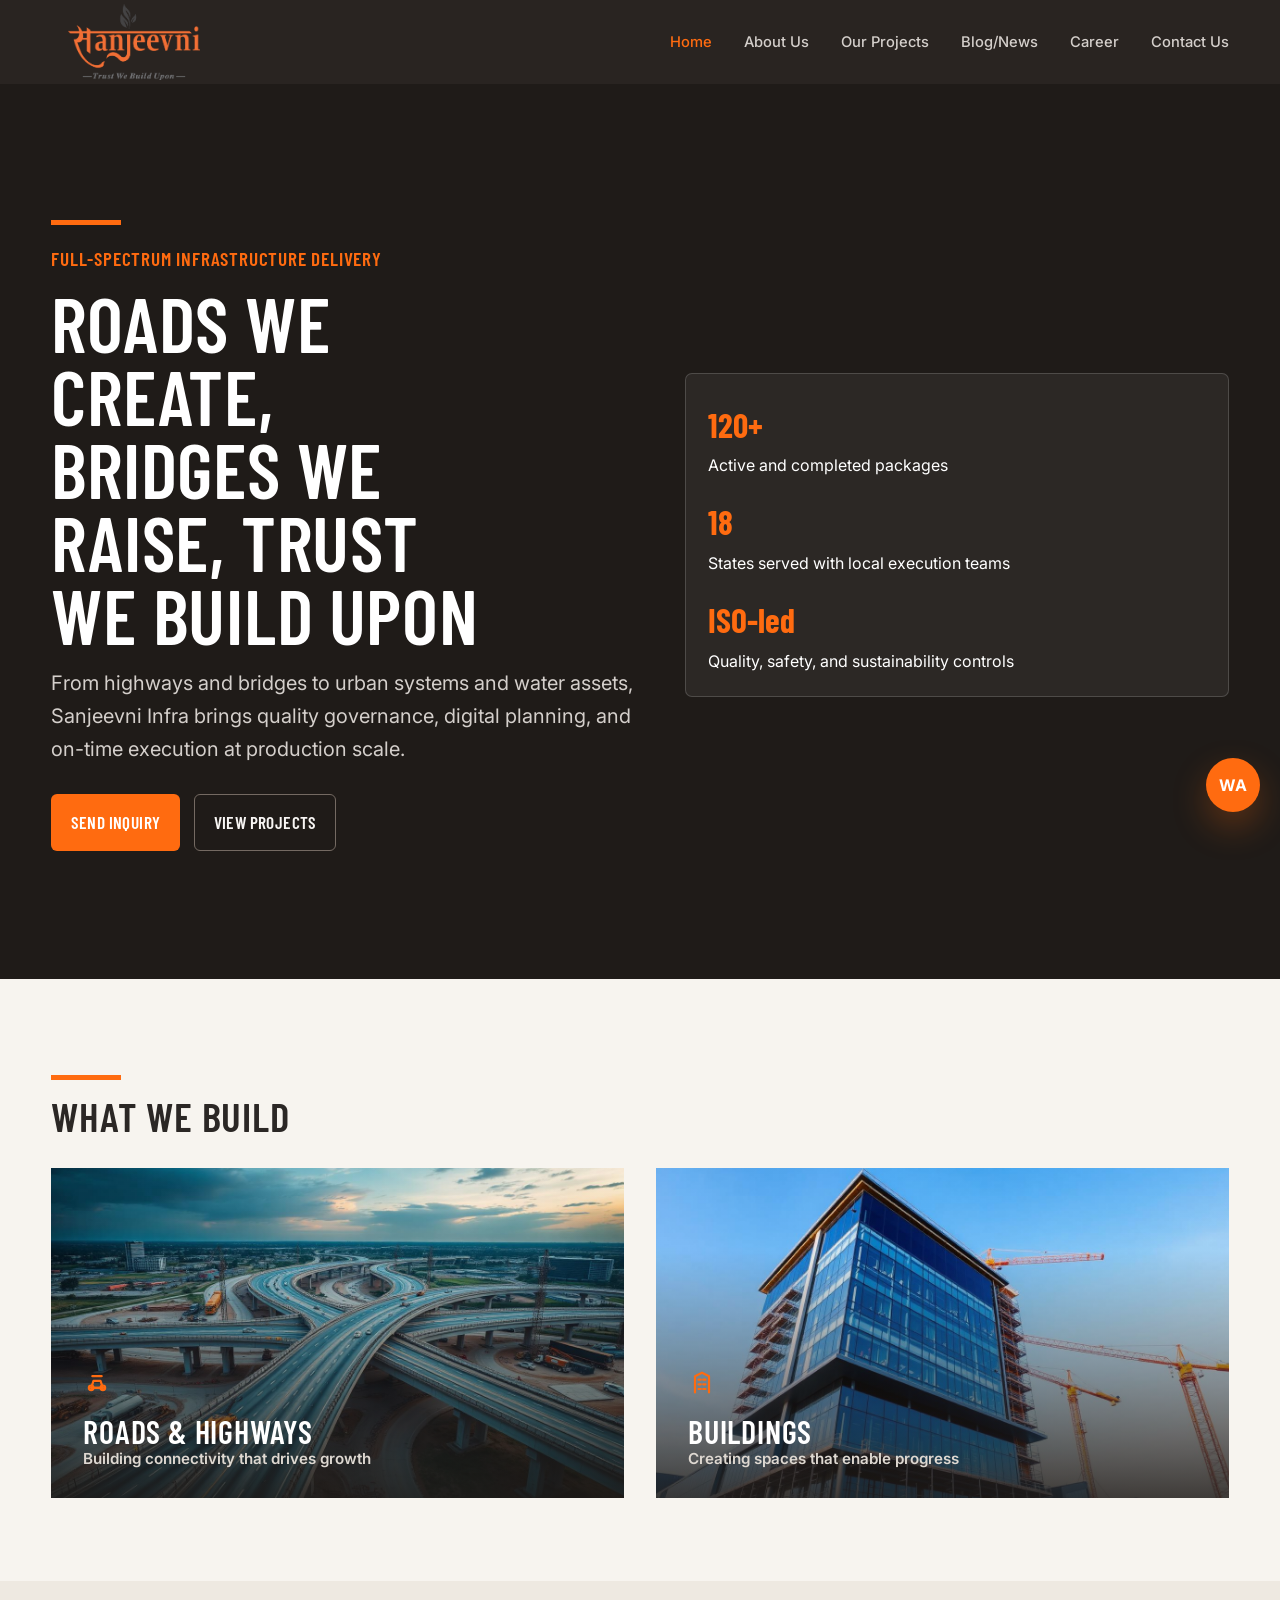
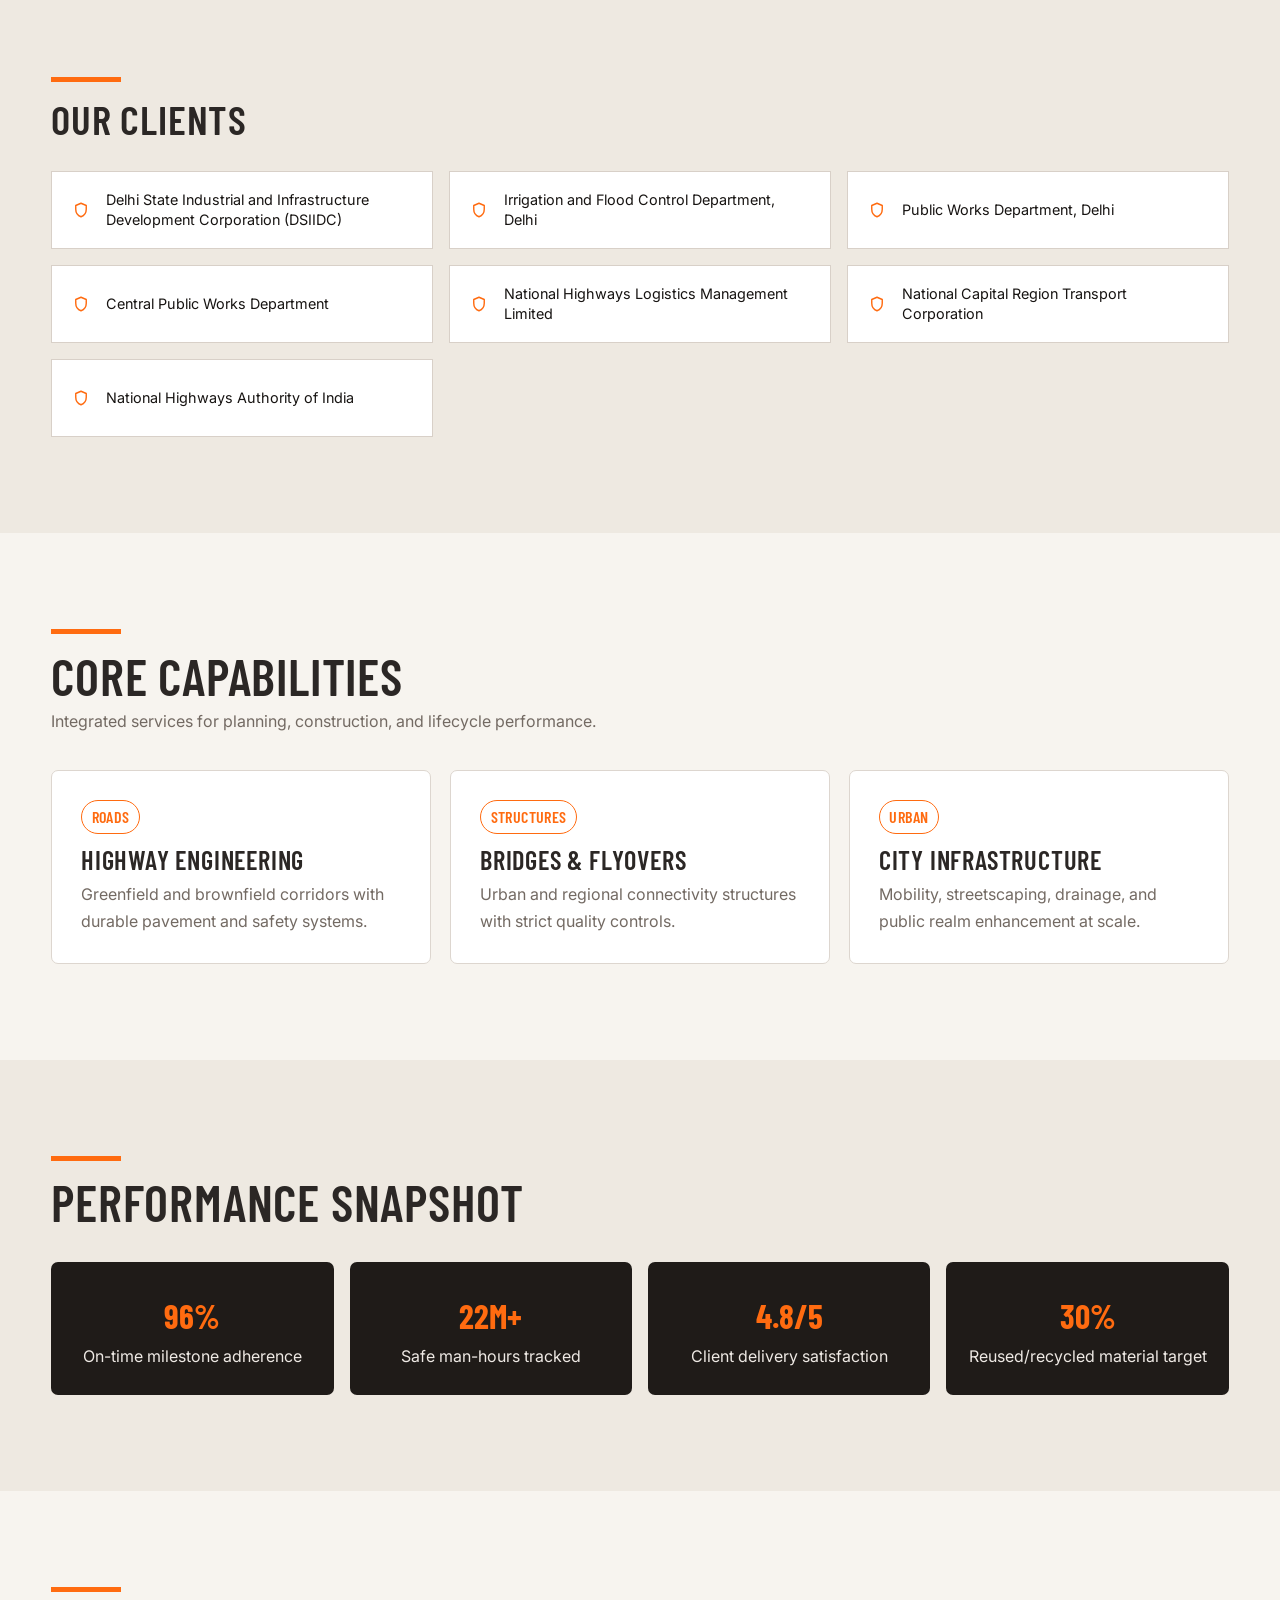
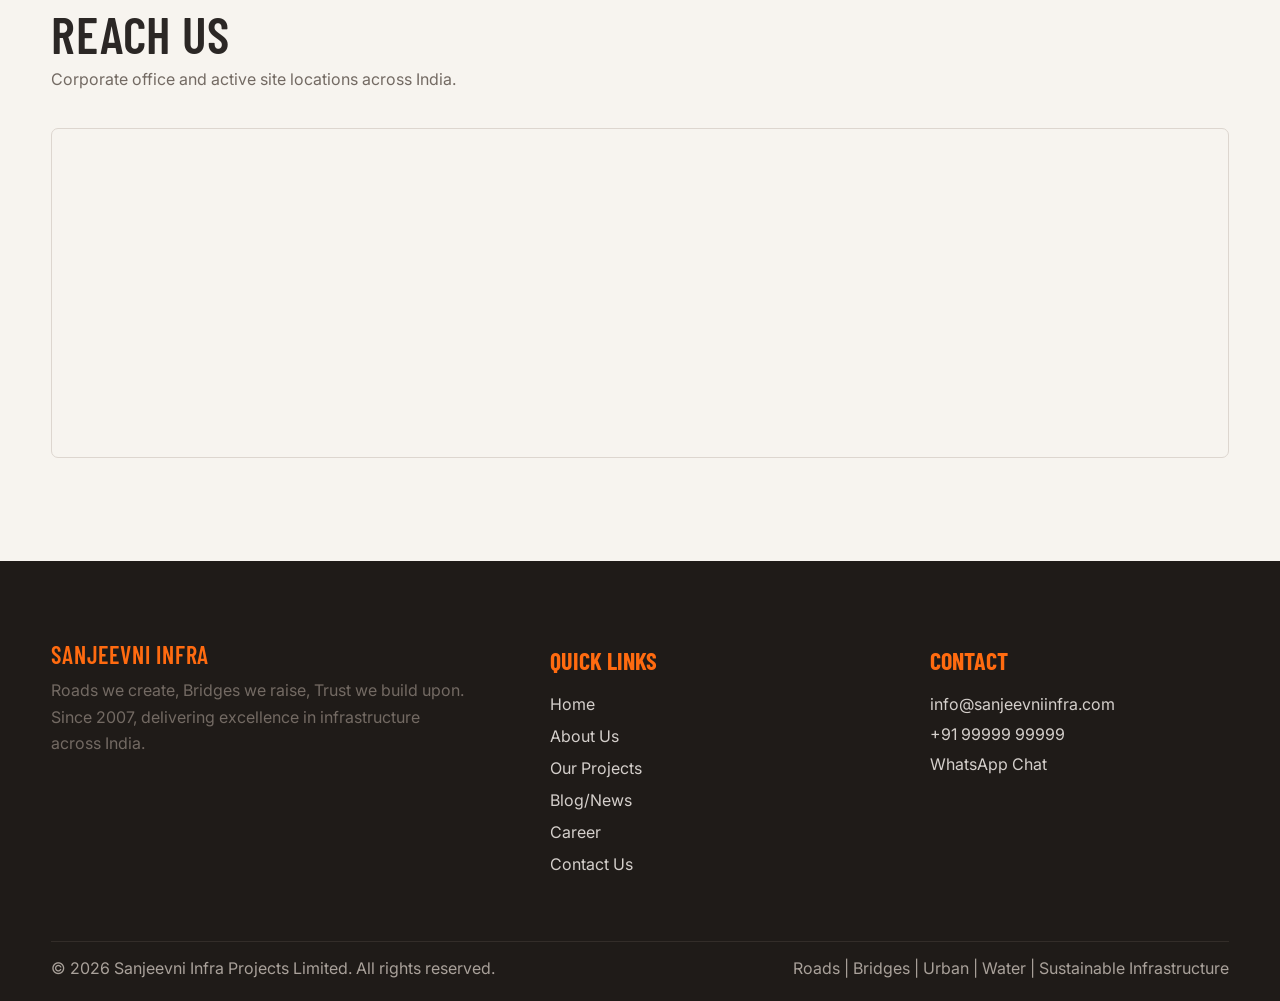
==== index.html @ ab6431d0 "Add files via upload" ====
﻿<!DOCTYPE html>
<html lang="en">
<head>
  <meta charset="UTF-8">
  <meta name="viewport" content="width=device-width, initial-scale=1.0">
  <title>Sanjeevni Infra Projects Limited | Premium Infrastructure Partner</title>
  <meta name="description" content="Sanjeevni Infra Projects Limited delivers roads, bridges, urban development, water assets, and sustainable infrastructure programs across India.">
  <link rel="canonical" href="https://sanjeevniinfra.lovable.app/">
  <meta property="og:title" content="Sanjeevni Infra Projects Limited">
  <meta property="og:description" content="Premium infrastructure engineering and delivery partner.">
  <meta property="og:type" content="website">
  <meta property="og:url" content="https://sanjeevniinfra.lovable.app/">
  <link rel="stylesheet" href="css/style.css">
  <link href="https://fonts.googleapis.com/css2?family=Inter:wght@400;500;600;700&family=Playfair+Display:wght@700&display=swap" rel="stylesheet">
</head>
<body data-page="home">
  <header class="topbar">
    <div class="container nav">
      <a class="logo image-logo" href="index.html"><img src="assets/images/logo-sanjeevni.png" alt="Sanjeevni Infra Projects Ltd"></a>
      <button class="menu-toggle" data-menu-toggle>Menu</button>
      <ul class="nav-links">
        <li><a href="index.html" data-page="home">Home</a></li>
        <li><a href="about.html" data-page="about">About Us</a></li>
        <li><a href="projects.html" data-page="projects">Our Projects</a></li>
        <li><a href="blog.html" data-page="blog">Blog/News</a></li>
        <li><a href="careers.html" data-page="careers">Career</a></li>
        <li><a href="contact.html" data-page="contact">Contact Us</a></li>
      </ul>
    </div>
  </header>

  <section class="hero">
    <video class="hero-media" autoplay muted loop playsinline>
      <source src="assets/video/1.mp4" type="video/mp4">
    </video>
    <div class="hero-overlay" aria-hidden="true"></div>
    <div class="container hero-grid">
      <div>
        <p class="eyebrow">Full-Spectrum Infrastructure Delivery</p>
        <h1>Roads We Create,
          Bridges We Raise,
          Trust We Build Upon</h1>
        <p class="lead">From highways and bridges to urban systems and water assets, Sanjeevni Infra brings quality governance, digital planning, and on-time execution at production scale.</p>
        <div class="hero-actions">
          <a class="btn btn-brand" href="contact.html">Send Inquiry</a>
          <a class="btn btn-light" href="projects.html">View Projects</a>
        </div>
      </div>
      <aside class="hero-stats">
        <div class="stat"><strong>120+</strong><span>Active and completed packages</span></div>
        <div class="stat"><strong>18</strong><span>States served with local execution teams</span></div>
        <div class="stat"><strong>ISO-led</strong><span>Quality, safety, and sustainability controls</span></div>
      </aside>
    </div>
  </section>

  <section class="section build-section">
    <div class="container">
      <div class="section-head compact-head">
        <h2>What We Build</h2>
      </div>
      <div class="build-grid">
        <article class="build-card">
          <img src="assets/images/home/build-roads.png" alt="Roads and highways infrastructure">
          <div class="build-card-content">
            <svg viewBox="0 0 24 24" aria-hidden="true"><path d="M7 17h10"/><circle cx="7" cy="17" r="2"/><circle cx="17" cy="17" r="2"/><path d="M9 11h6l2 6H7l2-6z"/><path d="M8 7h8"/></svg>
            <h3>Roads &amp; Highways</h3>
            <p>Building connectivity that drives growth</p>
          </div>
        </article>
        <article class="build-card">
          <img src="assets/images/home/build-buildings.png" alt="Modern building construction">
          <div class="build-card-content">
            <svg viewBox="0 0 24 24" aria-hidden="true"><path d="M6 21V7l6-3 6 3v14"/><path d="M9 10h2M13 10h2M9 14h2M13 14h2M9 18h2M13 18h2"/></svg>
            <h3>Buildings</h3>
            <p>Creating spaces that enable progress</p>
          </div>
        </article>
      </div>
    </div>
  </section>

  <section class="section clients-section">
    <div class="container">
      <div class="section-head compact-head">
        <h2>Our Clients</h2>
      </div>
      <div class="clients-grid">
        <article><svg viewBox="0 0 24 24" aria-hidden="true"><path d="M12 3l7 3v5c0 4.5-2.8 8.5-7 10-4.2-1.5-7-5.5-7-10V6l7-3z"/></svg><span>Delhi State Industrial and Infrastructure Development Corporation (DSIIDC)</span></article>
        <article><svg viewBox="0 0 24 24" aria-hidden="true"><path d="M12 3l7 3v5c0 4.5-2.8 8.5-7 10-4.2-1.5-7-5.5-7-10V6l7-3z"/></svg><span>Irrigation and Flood Control Department, Delhi</span></article>
        <article><svg viewBox="0 0 24 24" aria-hidden="true"><path d="M12 3l7 3v5c0 4.5-2.8 8.5-7 10-4.2-1.5-7-5.5-7-10V6l7-3z"/></svg><span>Public Works Department, Delhi</span></article>
        <article><svg viewBox="0 0 24 24" aria-hidden="true"><path d="M12 3l7 3v5c0 4.5-2.8 8.5-7 10-4.2-1.5-7-5.5-7-10V6l7-3z"/></svg><span>Central Public Works Department</span></article>
        <article><svg viewBox="0 0 24 24" aria-hidden="true"><path d="M12 3l7 3v5c0 4.5-2.8 8.5-7 10-4.2-1.5-7-5.5-7-10V6l7-3z"/></svg><span>National Highways Logistics Management Limited</span></article>
        <article><svg viewBox="0 0 24 24" aria-hidden="true"><path d="M12 3l7 3v5c0 4.5-2.8 8.5-7 10-4.2-1.5-7-5.5-7-10V6l7-3z"/></svg><span>National Capital Region Transport Corporation</span></article>
        <article><svg viewBox="0 0 24 24" aria-hidden="true"><path d="M12 3l7 3v5c0 4.5-2.8 8.5-7 10-4.2-1.5-7-5.5-7-10V6l7-3z"/></svg><span>National Highways Authority of India</span></article>
      </div>
    </div>
  </section>
  <section class="section">
    <div class="container">
      <div class="section-head">
        <h2>Core Capabilities</h2>
        <p>Integrated services for planning, construction, and lifecycle performance.</p>
      </div>
      <div class="grid grid-3">
        <article class="card"><span class="tag">Roads</span><h3>Highway Engineering</h3><p>Greenfield and brownfield corridors with durable pavement and safety systems.</p></article>
        <article class="card"><span class="tag">Structures</span><h3>Bridges & Flyovers</h3><p>Urban and regional connectivity structures with strict quality controls.</p></article>
        <article class="card"><span class="tag">Urban</span><h3>City Infrastructure</h3><p>Mobility, streetscaping, drainage, and public realm enhancement at scale.</p></article>
      </div>
    </div>
  </section>

  <section class="section alt">
    <div class="container">
      <div class="section-head"><h2>Performance Snapshot</h2></div>
      <div class="kpis">
        <div class="kpi"><strong>96%</strong><span>On-time milestone adherence</span></div>
        <div class="kpi"><strong>22M+</strong><span>Safe man-hours tracked</span></div>
        <div class="kpi"><strong>4.8/5</strong><span>Client delivery satisfaction</span></div>
        <div class="kpi"><strong>30%</strong><span>Reused/recycled material target</span></div>
      </div>
    </div>
  </section>

  <section class="section">
    <div class="container">
      <div class="section-head"><h2>Reach Us</h2><p>Corporate office and active site locations across India.</p></div>
      <div class="map-wrap">
        <iframe title="Sanjeevni Infra map" loading="lazy" referrerpolicy="no-referrer-when-downgrade" src="https://www.google.com/maps?q=India&output=embed"></iframe>
      </div>
    </div>
  </section>

  <footer>
    <div class="container">
      <div class="footer-grid">
        <div class="footer-brand">
          <h3>Sanjeevni Infra</h3>
                <p>Roads we create, Bridges we raise, Trust we build upon. Since 2007, delivering excellence in infrastructure across India.</p>
        </div>
        <div class="footer-links">
          <h4>Quick Links</h4>
          <ul>
            <li><a href="index.html">Home</a></li>
            <li><a href="about.html">About Us</a></li>
            <li><a href="projects.html">Our Projects</a></li>
            <li><a href="blog.html">Blog/News</a></li>
            <li><a href="careers.html">Career</a></li>
            <li><a href="contact.html">Contact Us</a></li>
          </ul>
        </div>
        <div class="footer-contact">
          <h4>Contact</h4>
          <p><a href="mailto:info@sanjeevniinfra.com">info@sanjeevniinfra.com</a></p>
          <p><a href="tel:+919999999999">+91 99999 99999</a></p>
          <p><a href="https://wa.me/919999999999" target="_blank" rel="noopener noreferrer">WhatsApp Chat</a></p>
        </div>
      </div>
      <div class="footer-bottom">
        <p>&copy; <span data-year></span> Sanjeevni Infra Projects Limited. All rights reserved.</p>
        <p>Roads | Bridges | Urban | Water | Sustainable Infrastructure</p>
      </div>
    </div>
  </footer>

  <a class="wa-float" href="https://wa.me/919999999999?text=Hello%20Sanjeevni%20Infra%2C%20I%20want%20to%20discuss%20a%20project." target="_blank" rel="noopener noreferrer" aria-label="WhatsApp">WA</a>

  <script type="application/ld+json">
  {
    "@context": "https://schema.org",
    "@type": "Organization",
    "name": "Sanjeevni Infra Projects Limited",
    "url": "https://sanjeevniinfra.lovable.app/",
    "sameAs": ["https://sanjeevniinfra.lovable.app/"]
  }
  </script>
  <script src="js/main.js"></script>
</body>
</html>
---- css/style.css ----
﻿@import url("https://fonts.googleapis.com/css2?family=Inter:wght@400;500;600;700&family=Barlow+Condensed:wght@500;600;700&display=swap");

:root {
  --bg: #0a1428;
  --bg-soft: #14213d;
  --surface: #ffffff;
  --surface-muted: #f4f7fc;
  --text: #1a2333;
  --text-light: #5a6678;
  --brand: #d37a2c;
  --brand-dark: #b9651d;
  --radius: 14px;
  --shadow: 0 14px 32px rgba(10, 26, 58, 0.1);
}

* {
  margin: 0;
  padding: 0;
  box-sizing: border-box;
}

body {
  font-family: "Inter", sans-serif;
  color: var(--text);
  background: var(--surface);
  line-height: 1.65;
  letter-spacing: 0;
}

*,
*::before,
*::after {
  transition: background-color 0.25s ease, color 0.25s ease, border-color 0.25s ease, transform 0.25s ease;
}

a {
  color: inherit;
  text-decoration: none;
}

.container {
  width: min(1180px, 92%);
  margin: 0 auto;
}

.topbar {
  position: sticky;
  top: 0;
  z-index: 1100;
  background: rgba(10, 20, 40, 0.94);
  backdrop-filter: blur(10px);
}

.nav {
  min-height: 76px;
  display: flex;
  align-items: center;
  justify-content: space-between;
  gap: 1rem;
}

.logo {
  color: #fff;
  font-family: "Barlow Condensed", sans-serif;
  font-weight: 600;
  font-size: 1.5rem;
  letter-spacing: 0.7px;
}

.logo span {
  color: var(--brand);
}

.nav-links {
  list-style: none;
  display: flex;
  gap: 1.4rem;
  color: #d7deeb;
  font-weight: 500;
}

.nav-links a:hover,
.nav-links a.active {
  color: #fff;
}

.menu-toggle {
  display: none;
  border: 1px solid #2c3f66;
  background: transparent;
  color: #fff;
  padding: 0.4rem 0.7rem;
  border-radius: 10px;
  cursor: pointer;
}

.hero {
  background: radial-gradient(circle at top left, #1e3260 0%, var(--bg) 56%);
  color: #fff;
  padding: 6rem 0 5.5rem;
  position: relative;
  overflow: hidden;
  isolation: isolate;
}

.hero-media {
  position: absolute;
  inset: 0;
  width: 100%;
  height: 100%;
  object-fit: cover;
  z-index: -2;
}

.hero-overlay {
  position: absolute;
  inset: 0;
  background: linear-gradient(rgba(7, 17, 37, 0.7), rgba(7, 17, 37, 0.62));
  z-index: -1;
}

.hero-grid {
  display: grid;
  grid-template-columns: 1.05fr 0.95fr;
  gap: 2rem;
  align-items: center;
  position: relative;
}

.eyebrow {
  color: #91a8d7;
  font-weight: 600;
  margin-bottom: 0.75rem;
}

h1,
h2,
h3 {
  font-family: "Barlow Condensed", "Inter", sans-serif;
  font-weight: 600;
  line-height: 1.2;
  letter-spacing: 0.8px;
  text-transform: uppercase;
}

h1 {
  font-size: clamp(2rem, 4vw, 3.5rem);
  margin-bottom: 1rem;
}

.lead {
  color: #d7e1f7;
  max-width: 52ch;
}

.hero-actions {
  margin-top: 1.75rem;
  display: flex;
  gap: 0.9rem;
  flex-wrap: wrap;
}

.btn {
  display: inline-block;
  border-radius: 999px;
  padding: 0.76rem 1.35rem;
  font-weight: 600;
  border: 1px solid transparent;
  cursor: pointer;
}

.btn-brand {
  background: var(--brand);
  color: #fff;
}

.btn-brand:hover {
  background: var(--brand-dark);
}

.btn-light {
  background: transparent;
  color: #fff;
  border-color: #5c75a5;
}

.hero-stats {
  background: rgba(255, 255, 255, 0.09);
  border: 1px solid rgba(255, 255, 255, 0.18);
  border-radius: var(--radius);
  padding: 1.4rem;
  display: grid;
  gap: 1rem;
}

.stat strong {
  display: block;
  font-size: 1.6rem;
}

.section {
  padding: 4.6rem 0;
}

.section.alt {
  background: var(--surface-muted);
}

.section-head {
  margin-bottom: 1.8rem;
}

.section-head p {
  color: var(--text-light);
  margin-top: 0.5rem;
}

.grid {
  display: grid;
  gap: 1.2rem;
}

.grid-3 {
  grid-template-columns: repeat(3, minmax(0, 1fr));
}

.card {
  background: var(--surface);
  border-radius: var(--radius);
  box-shadow: var(--shadow);
  padding: 1.2rem;
  border: 1px solid #ecf1fa;
}

.card:hover {
  transform: translateY(-6px);
}

.tag {
  display: inline-block;
  font-size: 0.75rem;
  padding: 0.2rem 0.6rem;
  border-radius: 999px;
  background: #eef3ff;
  color: #28457a;
  font-weight: 600;
}

.card h3 {
  margin: 0.75rem 0 0.45rem;
  font-size: 1.35rem;
}

.card p {
  color: var(--text-light);
}

.kpis {
  display: grid;
  grid-template-columns: repeat(4, minmax(0, 1fr));
  gap: 1rem;
}

.kpi {
  background: #0e1c37;
  color: #e7edfb;
  border-radius: 12px;
  padding: 1rem;
  text-align: center;
}

.kpi strong {
  display: block;
  font-size: 1.5rem;
}

.split {
  display: grid;
  grid-template-columns: 1fr 1fr;
  gap: 1.2rem;
}

form {
  display: grid;
  gap: 0.8rem;
}

input,
select,
textarea,
button {
  font: inherit;
}

input,
select,
textarea {
  width: 100%;
  border: 1px solid #d3ddf0;
  border-radius: 10px;
  padding: 0.7rem 0.85rem;
  background: #fff;
}

button.btn {
  border: 0;
}

.status {
  color: #0a6b3d;
  font-weight: 500;
}

.filters {
  display: flex;
  flex-wrap: wrap;
  gap: 0.6rem;
  margin-bottom: 1rem;
}

.filter-btn {
  border: 1px solid #cfd8e8;
  background: #fff;
  border-radius: 999px;
  padding: 0.45rem 0.9rem;
  cursor: pointer;
}

.filter-btn.active {
  background: #1b315a;
  color: #fff;
  border-color: #1b315a;
}

.map-wrap iframe {
  width: 100%;
  min-height: 330px;
  border: 0;
  border-radius: var(--radius);
}

.table-wrap {
  overflow-x: auto;
}

table {
  width: 100%;
  border-collapse: collapse;
}

th,
td {
  border-bottom: 1px solid #e5ebf8;
  padding: 0.7rem;
  text-align: left;
}

footer {
  background: #071125;
  color: #d8e2f5;
  padding: 2.2rem 0 1.2rem;
  position: relative;
  z-index: 10;
}

.footer-grid {
  display: grid;
  grid-template-columns: 1.4fr 1fr 1fr;
  gap: 1.25rem;
  padding-bottom: 1rem;
}

.footer-brand h3 {
  color: #fff;
  margin-bottom: 0.45rem;
}

.footer-brand p {
  color: #b6c5e4;
}

.footer-links h4,
.footer-contact h4 {
  color: #fff;
  margin-bottom: 0.6rem;
  font-size: 1.02rem;
}

.footer-links ul {
  list-style: none;
  display: grid;
  gap: 0.35rem;
}

.footer-links a,
.footer-contact a {
  color: #c6d3ee;
}

.footer-links a:hover,
.footer-contact a:hover {
  color: #fff;
}

.footer-contact p {
  color: #c6d3ee;
  margin-bottom: 0.25rem;
}

.footer-bottom {
  border-top: 1px solid #1f335d;
  padding-top: 0.85rem;
  color: #95a9d1;
  display: flex;
  justify-content: space-between;
  gap: 0.8rem;
  flex-wrap: wrap;
}

.wa-float {
  position: fixed;
  right: 20px;
  bottom: 88px;
  width: 54px;
  height: 54px;
  border-radius: 50%;
  display: grid;
  place-items: center;
  background: #25d366;
  color: #fff;
  font-weight: 700;
  box-shadow: 0 15px 35px rgba(20, 176, 84, 0.35);
  z-index: 5;
}

.wa-float:hover {
  transform: translateY(-3px);
}

.wa-float.is-hidden {
  opacity: 0;
  transform: translateY(10px);
  pointer-events: none;
}

@media (max-width: 960px) {
  .hero-grid,
  .grid-3,
  .split,
  .kpis,
  .footer-grid {
    grid-template-columns: 1fr 1fr;
  }
}

@media (max-width: 760px) {
  .menu-toggle {
    display: block;
  }

  .nav-links {
    position: absolute;
    right: 4%;
    top: 78px;
    display: none;
    flex-direction: column;
    background: #0b1c3e;
    border: 1px solid #29477d;
    border-radius: 10px;
    padding: 1rem;
    min-width: 180px;
  }

  .nav-links.open {
    display: flex;
  }

  .hero-grid,
  .grid-3,
  .split,
  .kpis,
  .footer-grid {
    grid-template-columns: 1fr;
  }

  .wa-float {
    width: 48px;
    height: 48px;
    right: 14px;
    bottom: 78px;
  }
}

/* About page */
:root {
  --about-dark: #1f1b18;
  --about-top: #292421;
  --about-cream: #f7f4ef;
  --about-warm: #eee9e1;
  --about-orange: #ff6b10;
  --about-copy: #736a63;
}

body[data-page="about"] {
  background: var(--about-cream);
  color: #2b2725;
}

.about-topbar {
  background: var(--about-top);
  position: sticky;
}

.about-topbar .nav {
  min-height: 84px;
}

.about-logo {
  display: grid;
  gap: 0.1rem;
  color: var(--about-orange);
  line-height: 1;
}

.about-logo span {
  color: var(--about-orange);
  font-size: 1.55rem;
}

.about-logo small {
  color: #b8b1ac;
  font-family: Inter, sans-serif;
  font-size: 0.66rem;
  font-weight: 700;
  letter-spacing: 2.6px;
  text-transform: uppercase;
}

.about-topbar .nav-links {
  gap: 2.2rem;
  color: #d4cfcb;
  font-size: 0.92rem;
}

.about-topbar .nav-links a.active,
.about-topbar .nav-links a:hover {
  color: var(--about-orange);
}

.about-page {
  background: var(--about-cream);
}

.about-hero {
  background: var(--about-dark);
  color: #f8f6f4;
  padding: 11rem 0 10.5rem;
}

.about-rule {
  display: block;
  width: 70px;
  height: 5px;
  background: var(--about-orange);
  margin-bottom: 1.2rem;
}

.about-hero h1,
.about-section h2 {
  font-size: clamp(2.9rem, 6vw, 5.8rem);
  line-height: 0.95;
  letter-spacing: 1px;
}

.about-hero p {
  color: #cfc8c1;
  font-size: clamp(1rem, 1.8vw, 1.45rem);
  max-width: 74ch;
  margin-top: 1.25rem;
}

.about-section {
  padding: 7.5rem 0;
}

.about-section h2,
.about-section h3 {
  color: #2b2725;
}

.about-section p {
  color: var(--about-copy);
}

.about-split,
.founder-grid {
  display: grid;
  grid-template-columns: 0.95fr 1.05fr;
  gap: 5rem;
  align-items: center;
}

.about-copy p {
  margin-top: 1.35rem;
  font-size: 1.02rem;
}

.about-image-block {
  position: relative;
}

.about-image-block img,
.impact-row img,
.leader-card img,
.founder-portrait img {
  display: block;
  width: 100%;
  object-fit: cover;
}

.about-image-block img {
  aspect-ratio: 1.35;
}

.about-image-block span {
  position: absolute;
  left: -34px;
  bottom: -34px;
  width: 104px;
  height: 104px;
  background: var(--about-orange);
}

.values-section,
.impact-section,
.founder-section {
  background: var(--about-warm);
}

.about-section-title {
  margin-bottom: 3rem;
}

.about-section-title.centered {
  text-align: center;
}

.about-section-title.centered .about-rule {
  margin-left: auto;
  margin-right: auto;
}

.about-section-title h2,
.about-copy h2,
.founder-copy h2 {
  font-size: clamp(2.4rem, 4vw, 4.1rem);
}

.values-grid {
  display: grid;
  grid-template-columns: repeat(3, minmax(0, 1fr));
  gap: 2rem;
}

.value-card {
  min-height: 242px;
  display: grid;
  justify-items: center;
  align-content: center;
  text-align: center;
  gap: 1rem;
  background: #fff;
  border: 1px solid #ddd6cf;
  border-radius: 6px;
  padding: 2rem;
}

.value-card:hover {
  transform: translateY(-5px);
}

.value-card svg {
  width: 72px;
  height: 72px;
  padding: 17px;
  color: var(--about-orange);
  border: 3px solid currentColor;
  border-radius: 50%;
  fill: none;
  stroke: currentColor;
  stroke-width: 1.7;
  stroke-linecap: round;
  stroke-linejoin: round;
}

.value-card h3,
.impact-copy h3 {
  color: var(--about-orange);
  font-size: 1.75rem;
  line-height: 1.05;
}

.value-card p {
  max-width: 34ch;
}

.impact-row {
  display: grid;
  grid-template-columns: 1fr 1fr;
  background: #fff;
  border: 1px solid #ded6cf;
  border-radius: 7px;
  overflow: hidden;
  margin-top: 2rem;
}

.impact-row img {
  height: 100%;
  min-height: 360px;
}

.impact-copy {
  display: grid;
  align-content: center;
  padding: clamp(2rem, 5vw, 5rem);
}

.impact-copy p {
  margin-top: 1.2rem;
  font-size: 1.02rem;
}

.leadership-section,
.about-footer {
  background: var(--about-dark);
  color: #eee9e4;
}

.leadership-section .about-section-title h2,
.leadership-section h3,
.about-footer h3,
.about-footer h4 {
  color: #fff;
}

.leadership-grid {
  display: grid;
  grid-template-columns: repeat(4, minmax(0, 1fr));
  gap: 3rem;
}

.leader-card {
  text-align: center;
}

.leader-card img {
  aspect-ratio: 0.78;
  margin-bottom: 1.5rem;
}

.leader-card h3,
.founder-portrait h3 {
  font-size: 1.5rem;
  line-height: 1.05;
}

.leader-card p,
.founder-portrait p {
  color: var(--about-orange);
  font-weight: 600;
}

.founder-grid {
  grid-template-columns: 0.7fr 1.3fr;
}

.founder-portrait {
  text-align: center;
}

.founder-portrait img {
  aspect-ratio: 0.72;
  margin-bottom: 1.6rem;
}

.founder-portrait em,
.founder-copy em {
  color: var(--about-copy);
}

.founder-copy p {
  margin-top: 1.35rem;
  font-size: 1.12rem;
}

.founder-copy blockquote {
  margin: 1.6rem 0;
  border-left: 7px solid var(--about-orange);
  color: var(--about-copy);
  font-size: 1.18rem;
  font-style: italic;
  padding: 0.3rem 0 0.3rem 1.7rem;
}

.about-footer {
  padding-top: 5rem;
}

.about-footer .footer-brand h3,
.about-footer .footer-links h4,
.about-footer .footer-contact h4 {
  color: var(--about-orange);
  font-family: "Barlow Condensed", sans-serif;
  text-transform: uppercase;
  font-size: 1.5rem;
}

.about-footer .footer-grid {
  gap: 5rem;
  padding-bottom: 4rem;
}

.about-footer .footer-bottom {
  justify-content: center;
  border-top-color: #332d29;
}

@media (max-width: 960px) {
  .about-split,
  .founder-grid,
  .impact-row,
  .leadership-grid,
  .values-grid {
    grid-template-columns: 1fr 1fr;
  }

  .founder-grid {
    gap: 3rem;
  }

  .about-topbar .nav-links {
    gap: 1rem;
  }
}

@media (max-width: 760px) {
  .about-topbar .nav-links {
    background: var(--about-top);
    border-color: #3b332d;
  }

  .about-hero {
    padding: 7rem 0;
  }

  .about-section {
    padding: 4.5rem 0;
  }

  .about-split,
  .founder-grid,
  .impact-row,
  .leadership-grid,
  .values-grid {
    grid-template-columns: 1fr;
  }

  .about-image-block span {
    width: 72px;
    height: 72px;
    left: -12px;
    bottom: -18px;
  }

  .impact-row.reverse img {
    order: 2;
  }

  .impact-row.reverse .impact-copy {
    order: 1;
  }

  .leader-card img,
  .founder-portrait img {
    max-width: 360px;
    margin-left: auto;
    margin-right: auto;
  }
}

/* Unified About-inspired UI */
:root {
  --bg: #1f1b18;
  --bg-soft: #292421;
  --surface: #ffffff;
  --surface-muted: #eee9e1;
  --text: #2b2725;
  --text-light: #736a63;
  --brand: #ff6b10;
  --brand-dark: #db5608;
  --radius: 7px;
  --shadow: none;
}

body {
  background: #f7f4ef;
  color: var(--text);
}

.topbar {
  background: var(--bg-soft);
  backdrop-filter: none;
}

.nav {
  min-height: 84px;
}

.logo,
.site-logo {
  display: grid;
  gap: 0.1rem;
  color: var(--brand);
  line-height: 1;
}

.logo span,
.site-logo span {
  color: var(--brand);
  font-size: 1.55rem;
}

.logo small,
.site-logo small {
  color: #b8b1ac;
  font-family: Inter, sans-serif;
  font-size: 0.66rem;
  font-weight: 700;
  letter-spacing: 2.6px;
  text-transform: uppercase;
}

.nav-links {
  color: #d4cfcb;
  gap: 2rem;
  font-size: 0.92rem;
}

.nav-links a:hover,
.nav-links a.active {
  color: var(--brand);
}

.menu-toggle {
  border-color: #3b332d;
  border-radius: 6px;
  color: #f8f6f4;
}

.hero {
  background: var(--bg);
  padding: 8.5rem 0 8rem;
}

.hero-overlay {
  background: linear-gradient(rgba(31, 27, 24, 0.82), rgba(31, 27, 24, 0.78));
}

.eyebrow {
  color: var(--brand);
  font-family: "Barlow Condensed", "Inter", sans-serif;
  font-size: 1.2rem;
  letter-spacing: 0.8px;
  text-transform: uppercase;
}

.eyebrow::before,
.section-head::before {
  content: "";
  display: block;
  width: 70px;
  height: 5px;
  background: var(--brand);
  margin-bottom: 1.1rem;
}

.hero h1 {
  font-size: clamp(3rem, 6vw, 6rem);
  line-height: 0.95;
  max-width: 13ch;
}

.lead {
  color: #d4cfcb;
  font-size: clamp(1rem, 1.6vw, 1.25rem);
}

.btn {
  border-radius: 6px;
  padding: 0.82rem 1.15rem;
  text-transform: uppercase;
  font-family: "Barlow Condensed", "Inter", sans-serif;
  font-size: 1.08rem;
  letter-spacing: 0.4px;
}

.btn-light {
  border-color: #746a62;
  color: #f8f6f4;
}

.hero-stats {
  background: rgba(255, 255, 255, 0.06);
  border-color: rgba(255, 255, 255, 0.16);
  border-radius: 7px;
}

.stat strong,
.kpi strong {
  color: var(--brand);
  font-family: "Barlow Condensed", "Inter", sans-serif;
  font-size: 2.1rem;
}

.section {
  background: #f7f4ef;
  padding: 6rem 0;
}

.section.alt {
  background: var(--surface-muted);
}

body:not([data-page="home"]):not([data-page="about"]) .section:first-of-type {
  padding-top: 6.8rem;
}

.section-head {
  margin-bottom: 2.2rem;
}

.section-head h1,
.section-head h2 {
  font-size: clamp(2.6rem, 4vw, 4.3rem);
  line-height: 0.95;
}

.section-head p,
.card p,
.footer-brand p,
.footer-contact p {
  color: var(--text-light);
}

.card {
  border: 1px solid #ddd6cf;
  border-radius: 7px;
  box-shadow: none;
  padding: 1.8rem;
}

.card:hover {
  transform: translateY(-5px);
}

.card h3 {
  color: #2b2725;
  font-size: 1.65rem;
  line-height: 1.05;
}

.tag {
  background: transparent;
  border: 1px solid var(--brand);
  border-radius: 999px;
  color: var(--brand);
  font-family: "Barlow Condensed", "Inter", sans-serif;
  font-size: 1rem;
  letter-spacing: 0.4px;
  text-transform: uppercase;
}

.kpi {
  background: var(--bg);
  border-radius: 7px;
  color: #eee9e4;
  padding: 1.6rem 1rem;
}

input,
select,
textarea {
  border-color: #ddd6cf;
  border-radius: 6px;
  color: #2b2725;
}

input:focus,
select:focus,
textarea:focus {
  border-color: var(--brand);
  outline: 2px solid rgba(255, 107, 16, 0.18);
}

.filter-btn {
  border-color: #d8d0c8;
  border-radius: 6px;
  color: #2b2725;
}

.filter-btn.active,
.filter-btn:hover {
  background: var(--brand);
  border-color: var(--brand);
  color: #fff;
}

.map-wrap iframe {
  border-radius: 7px;
  border: 1px solid #ddd6cf;
}

footer,
.about-footer {
  background: var(--bg);
  color: #eee9e4;
  padding-top: 5rem;
}

.footer-grid,
.about-footer .footer-grid {
  gap: 5rem;
  padding-bottom: 4rem;
}

.footer-brand h3,
.footer-links h4,
.footer-contact h4,
.about-footer .footer-brand h3,
.about-footer .footer-links h4,
.about-footer .footer-contact h4 {
  color: var(--brand);
  font-family: "Barlow Condensed", "Inter", sans-serif;
  font-size: 1.5rem;
  text-transform: uppercase;
}

.footer-links a,
.footer-contact a {
  color: #d4cfcb;
}

.footer-links a:hover,
.footer-contact a:hover {
  color: var(--brand);
}

.footer-bottom,
.about-footer .footer-bottom {
  border-top-color: #332d29;
  color: #a9a19a;
}

.wa-float {
  background: var(--brand);
  box-shadow: 0 15px 35px rgba(255, 107, 16, 0.28);
}

@media (max-width: 960px) {
  .nav-links {
    gap: 1rem;
  }
}

@media (max-width: 760px) {
  .nav-links {
    background: var(--bg-soft);
    border-color: #3b332d;
  }

  .hero {
    padding: 6rem 0;
  }

  .hero h1 {
    max-width: none;
  }

  .section {
    padding: 4.5rem 0;
  }
}

/* Career application form */
.career-application {
  max-width: 1060px;
  margin: 4rem auto 0;
}

.career-application .section-head {
  margin-bottom: 1.6rem;
}

.career-form {
  gap: 1.75rem;
}

.career-field {
  display: grid;
  gap: 0.65rem;
}

.career-field > span:first-child {
  color: #111;
  font-family: "Barlow Condensed", "Inter", sans-serif;
  font-size: 1.35rem;
  font-weight: 600;
  letter-spacing: 0.6px;
}

.career-field em {
  color: var(--brand);
  font-style: normal;
}

.career-form input,
.career-form select,
.career-form textarea,
.career-file-control {
  width: 100%;
  background: #fff;
  border: 1px solid #d8d0c8;
  border-radius: 0;
  color: #4f4a46;
  font-size: 1rem;
}

.career-form input,
.career-form select,
.career-file-control {
  min-height: 64px;
  padding: 0 1.35rem;
}

.career-form textarea {
  min-height: 170px;
  padding: 1.2rem 1.35rem;
  resize: vertical;
}

.career-form input::placeholder,
.career-form textarea::placeholder {
  color: #746d68;
}

.career-upload input[type="file"] {
  position: absolute;
  inline-size: 1px;
  block-size: 1px;
  opacity: 0;
  pointer-events: none;
}

.career-file-control {
  display: flex;
  align-items: center;
  gap: 0.85rem;
  cursor: pointer;
}

.career-file-control svg {
  width: 24px;
  height: 24px;
  color: var(--brand);
  fill: none;
  stroke: currentColor;
  stroke-width: 1.8;
  stroke-linecap: round;
  stroke-linejoin: round;
  flex: 0 0 auto;
}

.career-submit {
  min-height: 74px;
  width: 100%;
  border: 0;
  border-radius: 0;
  background: var(--brand);
  color: #fff;
  cursor: pointer;
  font-family: "Barlow Condensed", "Inter", sans-serif;
  font-size: 1.35rem;
  font-weight: 700;
  letter-spacing: 1.2px;
  text-transform: uppercase;
}

.career-submit:hover,
.career-submit:focus-visible {
  background: var(--brand-dark);
}

.career-status {
  min-height: 1.5rem;
}

@media (max-width: 760px) {
  .career-application {
    margin-top: 3rem;
  }

  .career-form {
    gap: 1.35rem;
  }

  .career-form input,
  .career-form select,
  .career-file-control {
    min-height: 58px;
  }

  .career-submit {
    min-height: 64px;
  }
}

/* Image logo */
.image-logo {
  display: flex;
  align-items: center;
  width: clamp(118px, 13vw, 178px);
  min-width: 118px;
  line-height: 0;
}

.image-logo img {
  display: block;
  width: 100%;
  height: auto;
  max-height: 76px;
  object-fit: contain;
}

@media (max-width: 760px) {
  .image-logo {
    width: 126px;
  }

  .image-logo img {
    max-height: 66px;
  }
}

/* Home build and clients segment */
.build-section {
  padding-bottom: 5.2rem;
}

.compact-head {
  margin-bottom: 2rem;
}

.compact-head h2 {
  font-size: clamp(2.1rem, 3.2vw, 3rem);
}

.build-grid {
  display: grid;
  grid-template-columns: repeat(2, minmax(0, 1fr));
  gap: 2rem;
}

.build-card {
  position: relative;
  min-height: 330px;
  overflow: hidden;
  background: #1f1b18;
}

.build-card img {
  display: block;
  width: 100%;
  height: 100%;
  min-height: 330px;
  object-fit: cover;
  transform: scale(1.01);
}

.build-card::after {
  content: "";
  position: absolute;
  inset: 0;
  background: linear-gradient(180deg, rgba(31, 27, 24, 0.03) 25%, rgba(31, 27, 24, 0.86) 100%);
}

.build-card-content {
  position: absolute;
  left: 2rem;
  right: 2rem;
  bottom: 1.7rem;
  z-index: 1;
  color: #fff;
}

.build-card-content svg {
  width: 28px;
  height: 28px;
  margin-bottom: 0.75rem;
  color: var(--brand);
  fill: none;
  stroke: currentColor;
  stroke-width: 1.9;
  stroke-linecap: round;
  stroke-linejoin: round;
}

.build-card-content h3 {
  color: #fff;
  font-size: 2rem;
  line-height: 0.95;
}

.build-card-content p {
  color: #ded8d1;
  font-size: 0.95rem;
  font-weight: 600;
}

.clients-section {
  background: var(--surface-muted);
}

.clients-grid {
  display: grid;
  grid-template-columns: repeat(3, minmax(0, 1fr));
  gap: 1rem;
}

.clients-grid article {
  min-height: 78px;
  display: flex;
  align-items: center;
  gap: 1rem;
  background: #fff;
  border: 1px solid #d8d0c8;
  padding: 1rem 1.25rem;
}

.clients-grid svg {
  width: 18px;
  height: 18px;
  color: var(--brand);
  fill: none;
  stroke: currentColor;
  stroke-width: 1.9;
  stroke-linecap: round;
  stroke-linejoin: round;
  flex: 0 0 auto;
}

.clients-grid span {
  color: #171412;
  font-size: 0.9rem;
  line-height: 1.35;
}

@media (max-width: 960px) {
  .build-grid,
  .clients-grid {
    grid-template-columns: 1fr 1fr;
  }
}

@media (max-width: 760px) {
  .build-grid,
  .clients-grid {
    grid-template-columns: 1fr;
  }

  .build-card,
  .build-card img {
    min-height: 260px;
  }

  .build-card-content {
    left: 1.25rem;
    right: 1.25rem;
  }
}
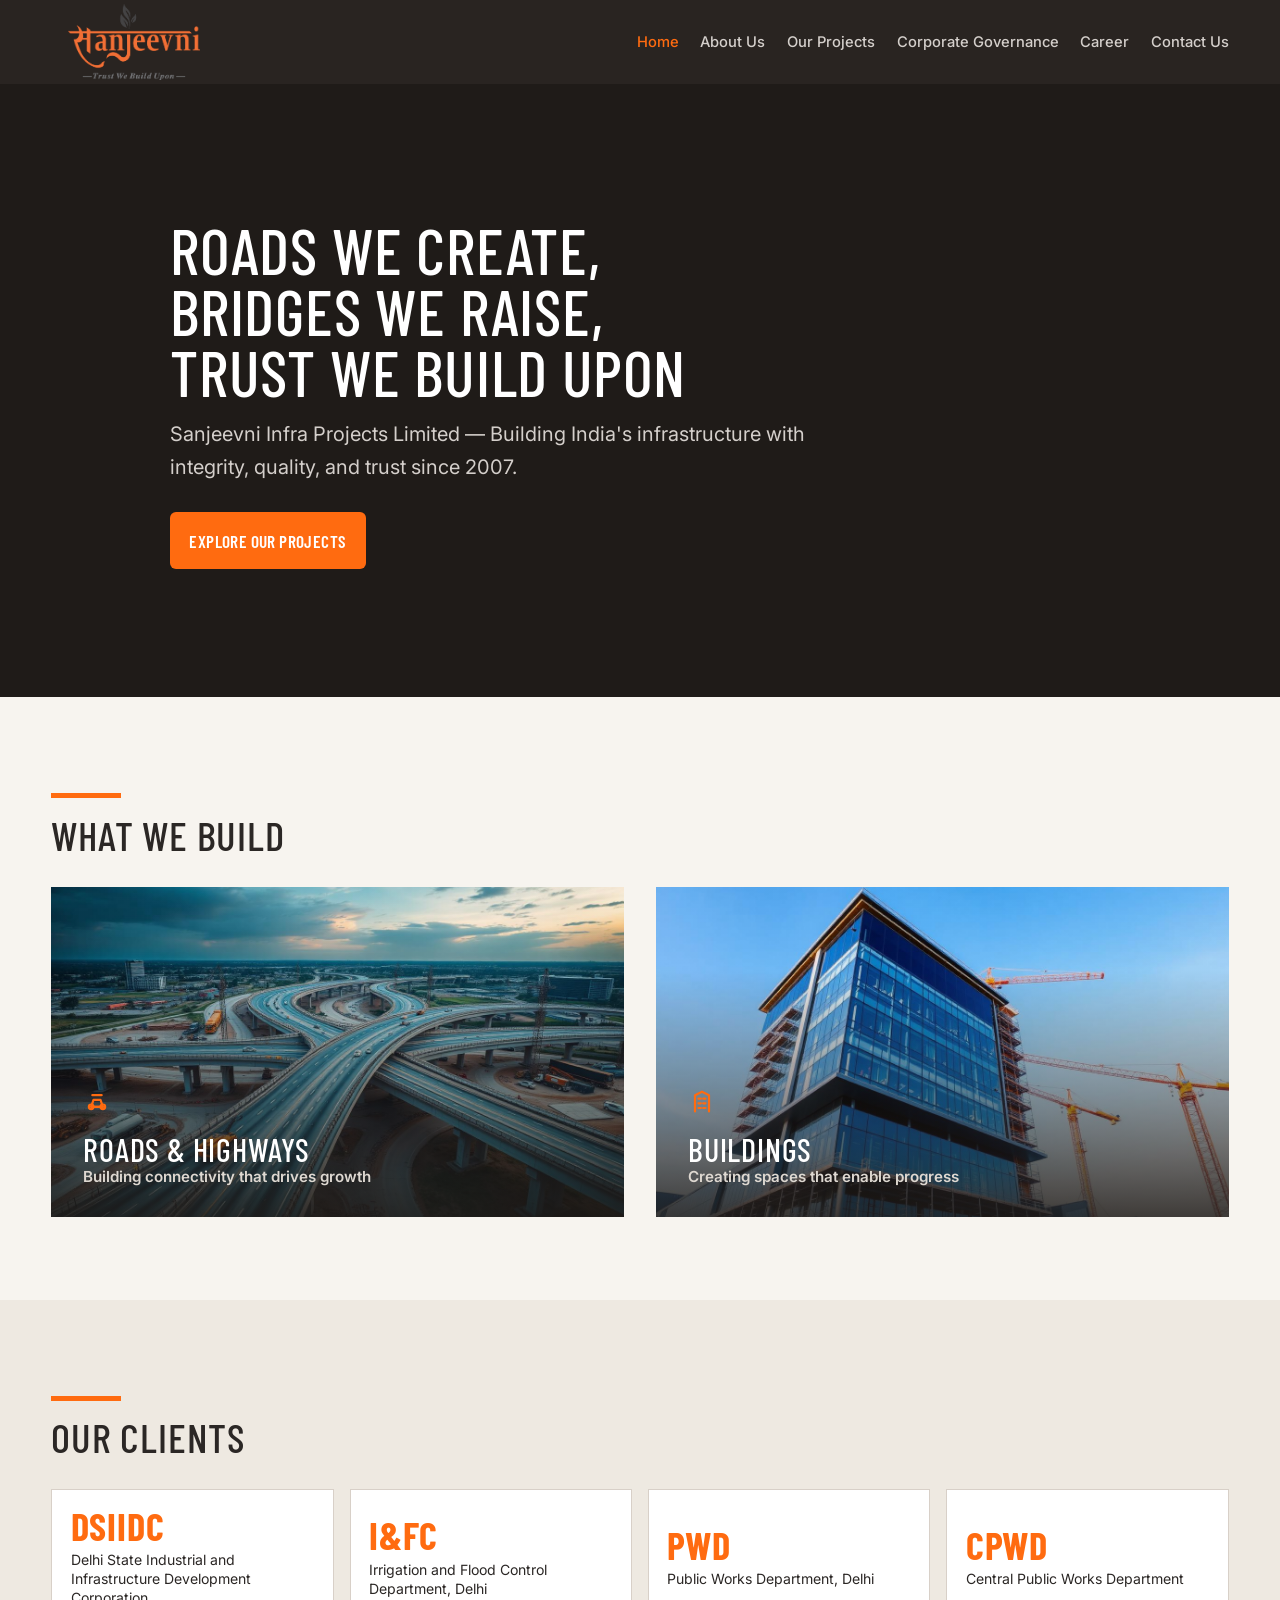
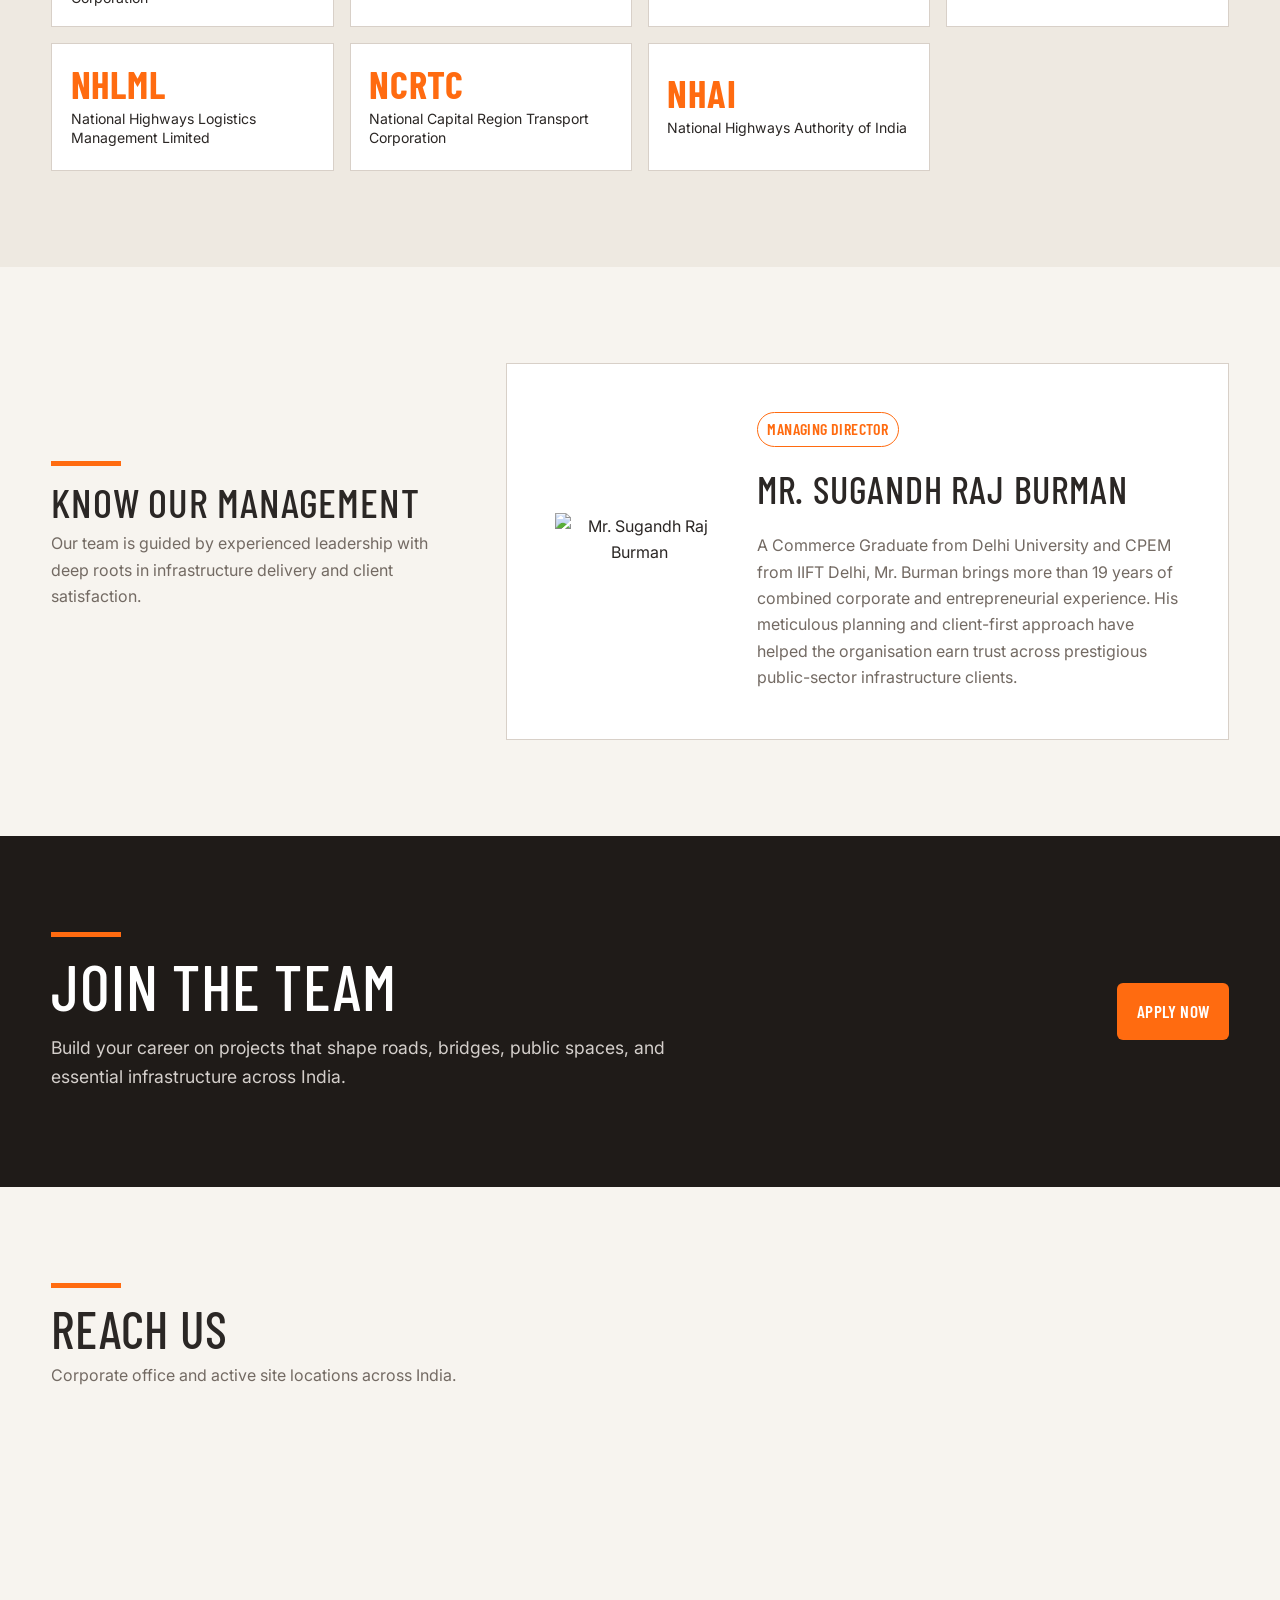
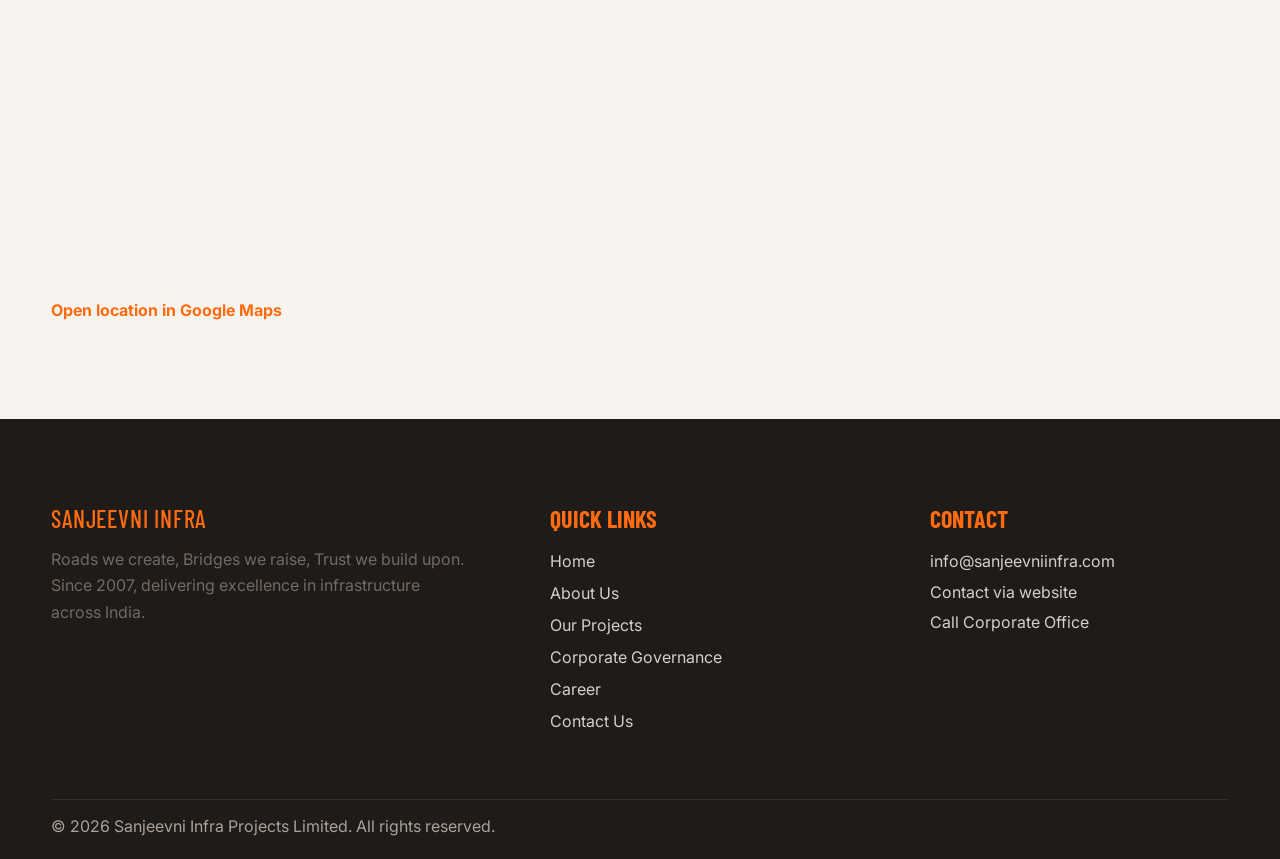
==== commit 15573066: "updated" ====
--- a/index.html
+++ b/index.html
@@ -1,4 +1,4 @@
-﻿<!DOCTYPE html>
+<!DOCTYPE html>
 <html lang="en">
 <head>
   <meta charset="UTF-8">
@@ -22,7 +22,7 @@
         <li><a href="index.html" data-page="home">Home</a></li>
         <li><a href="about.html" data-page="about">About Us</a></li>
         <li><a href="projects.html" data-page="projects">Our Projects</a></li>
-        <li><a href="blog.html" data-page="blog">Blog/News</a></li>
+        <li><a href="governance.html" data-page="governance">Corporate Governance</a></li>
         <li><a href="careers.html" data-page="careers">Career</a></li>
         <li><a href="contact.html" data-page="contact">Contact Us</a></li>
       </ul>
@@ -31,102 +31,98 @@
 
   <section class="hero">
     <video class="hero-media" autoplay muted loop playsinline>
-      <source src="assets/video/1.mp4" type="video/mp4">
+      <source src="assets/images/1.mp4" type="video/mp4">
     </video>
     <div class="hero-overlay" aria-hidden="true"></div>
-    <div class="container hero-grid">
-      <div>
-        <p class="eyebrow">Full-Spectrum Infrastructure Delivery</p>
-        <h1>Roads We Create,
-          Bridges We Raise,
-          Trust We Build Upon</h1>
-        <p class="lead">From highways and bridges to urban systems and water assets, Sanjeevni Infra brings quality governance, digital planning, and on-time execution at production scale.</p>
-        <div class="hero-actions">
-          <a class="btn btn-brand" href="contact.html">Send Inquiry</a>
-          <a class="btn btn-light" href="projects.html">View Projects</a>
-        </div>
-      </div>
-      <aside class="hero-stats">
-        <div class="stat"><strong>120+</strong><span>Active and completed packages</span></div>
-        <div class="stat"><strong>18</strong><span>States served with local execution teams</span></div>
-        <div class="stat"><strong>ISO-led</strong><span>Quality, safety, and sustainability controls</span></div>
-      </aside>
-    </div>
-  </section>
-
-  <section class="section build-section">
-    <div class="container">
-      <div class="section-head compact-head">
-        <h2>What We Build</h2>
-      </div>
-      <div class="build-grid">
-        <article class="build-card">
-          <img src="assets/images/home/build-roads.png" alt="Roads and highways infrastructure">
-          <div class="build-card-content">
-            <svg viewBox="0 0 24 24" aria-hidden="true"><path d="M7 17h10"/><circle cx="7" cy="17" r="2"/><circle cx="17" cy="17" r="2"/><path d="M9 11h6l2 6H7l2-6z"/><path d="M8 7h8"/></svg>
-            <h3>Roads &amp; Highways</h3>
-            <p>Building connectivity that drives growth</p>
-          </div>
-        </article>
-        <article class="build-card">
-          <img src="assets/images/home/build-buildings.png" alt="Modern building construction">
-          <div class="build-card-content">
-            <svg viewBox="0 0 24 24" aria-hidden="true"><path d="M6 21V7l6-3 6 3v14"/><path d="M9 10h2M13 10h2M9 14h2M13 14h2M9 18h2M13 18h2"/></svg>
-            <h3>Buildings</h3>
-            <p>Creating spaces that enable progress</p>
-          </div>
-        </article>
-      </div>
-    </div>
-  </section>
-
-  <section class="section clients-section">
-    <div class="container">
-      <div class="section-head compact-head">
-        <h2>Our Clients</h2>
-      </div>
-      <div class="clients-grid">
-        <article><svg viewBox="0 0 24 24" aria-hidden="true"><path d="M12 3l7 3v5c0 4.5-2.8 8.5-7 10-4.2-1.5-7-5.5-7-10V6l7-3z"/></svg><span>Delhi State Industrial and Infrastructure Development Corporation (DSIIDC)</span></article>
-        <article><svg viewBox="0 0 24 24" aria-hidden="true"><path d="M12 3l7 3v5c0 4.5-2.8 8.5-7 10-4.2-1.5-7-5.5-7-10V6l7-3z"/></svg><span>Irrigation and Flood Control Department, Delhi</span></article>
-        <article><svg viewBox="0 0 24 24" aria-hidden="true"><path d="M12 3l7 3v5c0 4.5-2.8 8.5-7 10-4.2-1.5-7-5.5-7-10V6l7-3z"/></svg><span>Public Works Department, Delhi</span></article>
-        <article><svg viewBox="0 0 24 24" aria-hidden="true"><path d="M12 3l7 3v5c0 4.5-2.8 8.5-7 10-4.2-1.5-7-5.5-7-10V6l7-3z"/></svg><span>Central Public Works Department</span></article>
-        <article><svg viewBox="0 0 24 24" aria-hidden="true"><path d="M12 3l7 3v5c0 4.5-2.8 8.5-7 10-4.2-1.5-7-5.5-7-10V6l7-3z"/></svg><span>National Highways Logistics Management Limited</span></article>
-        <article><svg viewBox="0 0 24 24" aria-hidden="true"><path d="M12 3l7 3v5c0 4.5-2.8 8.5-7 10-4.2-1.5-7-5.5-7-10V6l7-3z"/></svg><span>National Capital Region Transport Corporation</span></article>
-        <article><svg viewBox="0 0 24 24" aria-hidden="true"><path d="M12 3l7 3v5c0 4.5-2.8 8.5-7 10-4.2-1.5-7-5.5-7-10V6l7-3z"/></svg><span>National Highways Authority of India</span></article>
-      </div>
-    </div>
-  </section>
-  <section class="section">
-    <div class="container">
-      <div class="section-head">
-        <h2>Core Capabilities</h2>
-        <p>Integrated services for planning, construction, and lifecycle performance.</p>
-      </div>
-      <div class="grid grid-3">
-        <article class="card"><span class="tag">Roads</span><h3>Highway Engineering</h3><p>Greenfield and brownfield corridors with durable pavement and safety systems.</p></article>
-        <article class="card"><span class="tag">Structures</span><h3>Bridges & Flyovers</h3><p>Urban and regional connectivity structures with strict quality controls.</p></article>
-        <article class="card"><span class="tag">Urban</span><h3>City Infrastructure</h3><p>Mobility, streetscaping, drainage, and public realm enhancement at scale.</p></article>
+    <div class="container hero-content" style="margin-left: 170px;">
+      <h1>Roads We Create,
+Bridges We Raise,
+Trust We Build Upon</h1>
+      <p class="lead">Sanjeevni Infra Projects Limited — Building India's infrastructure with integrity, quality, and trust since 2007.</p>
+      <div class="hero-actions">
+        <a class="btn btn-brand" href="projects.html">Explore Our Projects</a>
       </div>
     </div>
   </section>
 
-  <section class="section alt">
+  <section class="section build-section">
     <div class="container">
-      <div class="section-head"><h2>Performance Snapshot</h2></div>
-      <div class="kpis">
-        <div class="kpi"><strong>96%</strong><span>On-time milestone adherence</span></div>
-        <div class="kpi"><strong>22M+</strong><span>Safe man-hours tracked</span></div>
-        <div class="kpi"><strong>4.8/5</strong><span>Client delivery satisfaction</span></div>
-        <div class="kpi"><strong>30%</strong><span>Reused/recycled material target</span></div>
+      <div class="section-head compact-head">
+        <h2>What We Build</h2>
+      </div>
+      <div class="build-grid">
+        <a class="build-card" href="projects.html">
+          <img src="assets/images/build-roads.png" alt="Roads and highways infrastructure">
+          <div class="build-card-content">
+            <svg viewBox="0 0 24 24" aria-hidden="true"><path d="M7 17h10"/><circle cx="7" cy="17" r="2"/><circle cx="17" cy="17" r="2"/><path d="M9 11h6l2 6H7l2-6z"/><path d="M8 7h8"/></svg>
+            <h3>Roads &amp; Highways</h3>
+            <p>Building connectivity that drives growth</p>
+          </div>
+        </a>
+        <a class="build-card" href="projects.html">
+          <img src="assets/images/build-buildings.png" alt="Modern building construction">
+          <div class="build-card-content">
+            <svg viewBox="0 0 24 24" aria-hidden="true"><path d="M6 21V7l6-3 6 3v14"/><path d="M9 10h2M13 10h2M9 14h2M13 14h2M9 18h2M13 18h2"/></svg>
+            <h3>Buildings</h3>
+            <p>Creating spaces that enable progress</p>
+          </div>
+        </a>
       </div>
     </div>
   </section>
+
+  <section class="section clients-section">
+    <div class="container">
+      <div class="section-head compact-head">
+        <h2>Our Clients</h2>
+      </div>
+      <div class="client-logo-grid">
+        <article><strong>DSIIDC</strong><span>Delhi State Industrial and Infrastructure Development Corporation</span></article>
+        <article><strong>I&amp;FC</strong><span>Irrigation and Flood Control Department, Delhi</span></article>
+        <article><strong>PWD</strong><span>Public Works Department, Delhi</span></article>
+        <article><strong>CPWD</strong><span>Central Public Works Department</span></article>
+        <article><strong>NHLML</strong><span>National Highways Logistics Management Limited</span></article>
+        <article><strong>NCRTC</strong><span>National Capital Region Transport Corporation</span></article>
+        <article><strong>NHAI</strong><span>National Highways Authority of India</span></article>
+      </div>
+    </div>
+  </section>
+
+  <section class="section management-section">
+    <div class="container management-grid">
+      <div class="section-head compact-head">
+        <h2>Know Our Management</h2>
+        <p>Our team is guided by experienced leadership with deep roots in infrastructure delivery and client satisfaction.</p>
+      </div>
+      <article class="management-card">
+        <div>  <a href="about.html" class="leader-card"><img src="assets/images/leader-sugandh.JPG" alt="Mr. Sugandh Raj Burman"></a></div>
+        <div>
+          <span class="tag">Managing Director</span>
+          <h3>Mr. Sugandh Raj Burman</h3>
+          <p>A Commerce Graduate from Delhi University and CPEM from IIFT Delhi, Mr. Burman brings more than 19 years of combined corporate and entrepreneurial experience. His meticulous planning and client-first approach have helped the organisation earn trust across prestigious public-sector infrastructure clients.</p>
+        </div>
+      </article>
+    </div>
+  </section>
+
+  <section class="section join-team-section">
+    <div class="container join-team-grid">
+      <div>
+        <span class="about-rule"></span>
+        <h2>Join the Team</h2>
+        <p>Build your career on projects that shape roads, bridges, public spaces, and essential infrastructure across India.</p>
+      </div>
+      <a class="btn btn-brand" href="careers.html">Apply Now</a>
+    </div>
+  </section>
+
 
   <section class="section">
     <div class="container">
       <div class="section-head"><h2>Reach Us</h2><p>Corporate office and active site locations across India.</p></div>
       <div class="map-wrap">
-        <iframe title="Sanjeevni Infra map" loading="lazy" referrerpolicy="no-referrer-when-downgrade" src="https://www.google.com/maps?q=India&output=embed"></iframe>
+      <iframe src="https://www.google.com/maps/embed?pb=!1m18!1m12!1m3!1d3327.576580761989!2d77.12221728097755!3d28.66591921285276!2m3!1f0!2f0!3f0!3m2!1i1024!2i768!4f13.1!3m3!1m2!1s0x390d03006db0eaa1%3A0xdf4cb5db8a0fd1e4!2sSanjeevni%20Infra%20Projects%20Limited!5e1!3m2!1sen!2sus!4v1778791695874!5m2!1sen!2sus" width="600" height="450" style="border:0;" allowfullscreen="" loading="lazy" referrerpolicy="no-referrer-when-downgrade"></iframe>
+        <p class="map-link"><a href="https://maps.app.goo.gl/r14zAxcsqa5LSDKN7" target="_blank" rel="noopener noreferrer">Open location in Google Maps</a></p>
       </div>
     </div>
   </section>
@@ -144,7 +140,7 @@
             <li><a href="index.html">Home</a></li>
             <li><a href="about.html">About Us</a></li>
             <li><a href="projects.html">Our Projects</a></li>
-            <li><a href="blog.html">Blog/News</a></li>
+            <li><a href="governance.html">Corporate Governance</a></li>
             <li><a href="careers.html">Career</a></li>
             <li><a href="contact.html">Contact Us</a></li>
           </ul>
@@ -152,19 +148,15 @@
         <div class="footer-contact">
           <h4>Contact</h4>
           <p><a href="mailto:info@sanjeevniinfra.com">info@sanjeevniinfra.com</a></p>
-          <p><a href="tel:+919999999999">+91 99999 99999</a></p>
-          <p><a href="https://wa.me/919999999999" target="_blank" rel="noopener noreferrer">WhatsApp Chat</a></p>
+          <p><a href="tel:+911142232777">Contact via website</a></p>
+          <p><a href="tel:+911142232777">Call Corporate Office</a></p>
         </div>
       </div>
       <div class="footer-bottom">
         <p>&copy; <span data-year></span> Sanjeevni Infra Projects Limited. All rights reserved.</p>
-        <p>Roads | Bridges | Urban | Water | Sustainable Infrastructure</p>
       </div>
     </div>
   </footer>
-
-  <a class="wa-float" href="https://wa.me/919999999999?text=Hello%20Sanjeevni%20Infra%2C%20I%20want%20to%20discuss%20a%20project." target="_blank" rel="noopener noreferrer" aria-label="WhatsApp">WA</a>
-
   <script type="application/ld+json">
   {
     "@context": "https://schema.org",
--- a/css/style.css
+++ b/css/style.css
@@ -1,4 +1,4 @@
-﻿@import url("https://fonts.googleapis.com/css2?family=Inter:wght@400;500;600;700&family=Barlow+Condensed:wght@500;600;700&display=swap");
+@import url("https://fonts.googleapis.com/css2?family=Inter:wght@400;500;600;700&family=Barlow+Condensed:wght@500;600;700&display=swap");
 
 :root {
   --bg: #0a1428;
@@ -137,8 +137,8 @@
 h2,
 h3 {
   font-family: "Barlow Condensed", "Inter", sans-serif;
-  font-weight: 600;
-  line-height: 1.2;
+  font-weight: 450;
+  
   letter-spacing: 0.8px;
   text-transform: uppercase;
 }
@@ -490,1000 +490,1333 @@
     bottom: 78px;
   }
 }
-
-/* About page */
-:root {
-  --about-dark: #1f1b18;
-  --about-top: #292421;
-  --about-cream: #f7f4ef;
-  --about-warm: #eee9e1;
-  --about-orange: #ff6b10;
-  --about-copy: #736a63;
-}
-
-body[data-page="about"] {
-  background: var(--about-cream);
-  color: #2b2725;
-}
-
-.about-topbar {
-  background: var(--about-top);
-  position: sticky;
-}
-
-.about-topbar .nav {
-  min-height: 84px;
-}
-
-.about-logo {
-  display: grid;
-  gap: 0.1rem;
-  color: var(--about-orange);
-  line-height: 1;
-}
-
-.about-logo span {
-  color: var(--about-orange);
-  font-size: 1.55rem;
-}
-
-.about-logo small {
-  color: #b8b1ac;
-  font-family: Inter, sans-serif;
-  font-size: 0.66rem;
-  font-weight: 700;
-  letter-spacing: 2.6px;
-  text-transform: uppercase;
-}
-
-.about-topbar .nav-links {
-  gap: 2.2rem;
-  color: #d4cfcb;
-  font-size: 0.92rem;
-}
-
-.about-topbar .nav-links a.active,
-.about-topbar .nav-links a:hover {
-  color: var(--about-orange);
-}
-
-.about-page {
-  background: var(--about-cream);
-}
-
-.about-hero {
-  background: var(--about-dark);
-  color: #f8f6f4;
-  padding: 11rem 0 10.5rem;
-}
-
-.about-rule {
-  display: block;
-  width: 70px;
-  height: 5px;
-  background: var(--about-orange);
-  margin-bottom: 1.2rem;
-}
-
-.about-hero h1,
-.about-section h2 {
-  font-size: clamp(2.9rem, 6vw, 5.8rem);
-  line-height: 0.95;
-  letter-spacing: 1px;
-}
-
-.about-hero p {
-  color: #cfc8c1;
-  font-size: clamp(1rem, 1.8vw, 1.45rem);
-  max-width: 74ch;
-  margin-top: 1.25rem;
-}
-
-.about-section {
-  padding: 7.5rem 0;
-}
-
-.about-section h2,
-.about-section h3 {
-  color: #2b2725;
-}
-
-.about-section p {
-  color: var(--about-copy);
-}
-
-.about-split,
-.founder-grid {
-  display: grid;
-  grid-template-columns: 0.95fr 1.05fr;
-  gap: 5rem;
-  align-items: center;
-}
-
-.about-copy p {
-  margin-top: 1.35rem;
-  font-size: 1.02rem;
-}
-
-.about-image-block {
-  position: relative;
-}
-
-.about-image-block img,
-.impact-row img,
-.leader-card img,
-.founder-portrait img {
-  display: block;
-  width: 100%;
-  object-fit: cover;
-}
-
-.about-image-block img {
-  aspect-ratio: 1.35;
-}
-
-.about-image-block span {
-  position: absolute;
-  left: -34px;
-  bottom: -34px;
-  width: 104px;
-  height: 104px;
-  background: var(--about-orange);
-}
-
-.values-section,
-.impact-section,
-.founder-section {
-  background: var(--about-warm);
-}
-
-.about-section-title {
-  margin-bottom: 3rem;
-}
-
-.about-section-title.centered {
-  text-align: center;
-}
-
-.about-section-title.centered .about-rule {
-  margin-left: auto;
-  margin-right: auto;
-}
-
-.about-section-title h2,
-.about-copy h2,
-.founder-copy h2 {
-  font-size: clamp(2.4rem, 4vw, 4.1rem);
-}
-
-.values-grid {
-  display: grid;
-  grid-template-columns: repeat(3, minmax(0, 1fr));
-  gap: 2rem;
-}
-
-.value-card {
-  min-height: 242px;
-  display: grid;
-  justify-items: center;
-  align-content: center;
-  text-align: center;
-  gap: 1rem;
-  background: #fff;
-  border: 1px solid #ddd6cf;
-  border-radius: 6px;
-  padding: 2rem;
-}
-
-.value-card:hover {
-  transform: translateY(-5px);
-}
-
-.value-card svg {
-  width: 72px;
-  height: 72px;
-  padding: 17px;
-  color: var(--about-orange);
-  border: 3px solid currentColor;
-  border-radius: 50%;
-  fill: none;
-  stroke: currentColor;
-  stroke-width: 1.7;
-  stroke-linecap: round;
-  stroke-linejoin: round;
-}
-
-.value-card h3,
-.impact-copy h3 {
-  color: var(--about-orange);
-  font-size: 1.75rem;
-  line-height: 1.05;
-}
-
-.value-card p {
-  max-width: 34ch;
-}
-
-.impact-row {
-  display: grid;
-  grid-template-columns: 1fr 1fr;
-  background: #fff;
-  border: 1px solid #ded6cf;
-  border-radius: 7px;
-  overflow: hidden;
-  margin-top: 2rem;
-}
-
-.impact-row img {
-  height: 100%;
-  min-height: 360px;
-}
-
-.impact-copy {
-  display: grid;
-  align-content: center;
-  padding: clamp(2rem, 5vw, 5rem);
-}
-
-.impact-copy p {
-  margin-top: 1.2rem;
-  font-size: 1.02rem;
-}
-
-.leadership-section,
-.about-footer {
-  background: var(--about-dark);
-  color: #eee9e4;
-}
-
-.leadership-section .about-section-title h2,
-.leadership-section h3,
-.about-footer h3,
-.about-footer h4 {
-  color: #fff;
-}
-
-.leadership-grid {
-  display: grid;
-  grid-template-columns: repeat(4, minmax(0, 1fr));
-  gap: 3rem;
-}
-
-.leader-card {
-  text-align: center;
-}
-
-.leader-card img {
-  aspect-ratio: 0.78;
-  margin-bottom: 1.5rem;
-}
-
-.leader-card h3,
-.founder-portrait h3 {
-  font-size: 1.5rem;
-  line-height: 1.05;
-}
-
-.leader-card p,
-.founder-portrait p {
-  color: var(--about-orange);
-  font-weight: 600;
-}
-
-.founder-grid {
-  grid-template-columns: 0.7fr 1.3fr;
-}
-
-.founder-portrait {
-  text-align: center;
-}
-
-.founder-portrait img {
-  aspect-ratio: 0.72;
-  margin-bottom: 1.6rem;
-}
-
-.founder-portrait em,
-.founder-copy em {
-  color: var(--about-copy);
-}
-
-.founder-copy p {
-  margin-top: 1.35rem;
-  font-size: 1.12rem;
-}
-
-.founder-copy blockquote {
-  margin: 1.6rem 0;
-  border-left: 7px solid var(--about-orange);
-  color: var(--about-copy);
-  font-size: 1.18rem;
-  font-style: italic;
-  padding: 0.3rem 0 0.3rem 1.7rem;
-}
-
-.about-footer {
-  padding-top: 5rem;
-}
-
-.about-footer .footer-brand h3,
-.about-footer .footer-links h4,
-.about-footer .footer-contact h4 {
-  color: var(--about-orange);
-  font-family: "Barlow Condensed", sans-serif;
-  text-transform: uppercase;
-  font-size: 1.5rem;
-}
-
-.about-footer .footer-grid {
-  gap: 5rem;
-  padding-bottom: 4rem;
-}
-
-.about-footer .footer-bottom {
-  justify-content: center;
-  border-top-color: #332d29;
-}
-
-@media (max-width: 960px) {
-  .about-split,
-  .founder-grid,
-  .impact-row,
-  .leadership-grid,
-  .values-grid {
-    grid-template-columns: 1fr 1fr;
-  }
-
-  .founder-grid {
-    gap: 3rem;
-  }
-
-  .about-topbar .nav-links {
-    gap: 1rem;
-  }
-}
-
-@media (max-width: 760px) {
-  .about-topbar .nav-links {
-    background: var(--about-top);
-    border-color: #3b332d;
-  }
-
-  .about-hero {
-    padding: 7rem 0;
-  }
-
-  .about-section {
-    padding: 4.5rem 0;
-  }
-
-  .about-split,
-  .founder-grid,
-  .impact-row,
-  .leadership-grid,
-  .values-grid {
-    grid-template-columns: 1fr;
-  }
-
-  .about-image-block span {
-    width: 72px;
-    height: 72px;
-    left: -12px;
-    bottom: -18px;
-  }
-
-  .impact-row.reverse img {
-    order: 2;
-  }
-
-  .impact-row.reverse .impact-copy {
-    order: 1;
-  }
-
-  .leader-card img,
-  .founder-portrait img {
-    max-width: 360px;
-    margin-left: auto;
-    margin-right: auto;
-  }
-}
-
-/* Unified About-inspired UI */
-:root {
-  --bg: #1f1b18;
-  --bg-soft: #292421;
-  --surface: #ffffff;
-  --surface-muted: #eee9e1;
-  --text: #2b2725;
-  --text-light: #736a63;
-  --brand: #ff6b10;
-  --brand-dark: #db5608;
-  --radius: 7px;
-  --shadow: none;
-}
-
-body {
-  background: #f7f4ef;
-  color: var(--text);
-}
-
-.topbar {
-  background: var(--bg-soft);
-  backdrop-filter: none;
-}
-
-.nav {
-  min-height: 84px;
-}
-
-.logo,
-.site-logo {
-  display: grid;
-  gap: 0.1rem;
-  color: var(--brand);
-  line-height: 1;
-}
-
-.logo span,
-.site-logo span {
-  color: var(--brand);
-  font-size: 1.55rem;
-}
-
-.logo small,
-.site-logo small {
-  color: #b8b1ac;
-  font-family: Inter, sans-serif;
-  font-size: 0.66rem;
-  font-weight: 700;
-  letter-spacing: 2.6px;
-  text-transform: uppercase;
-}
-
-.nav-links {
-  color: #d4cfcb;
-  gap: 2rem;
-  font-size: 0.92rem;
-}
-
-.nav-links a:hover,
-.nav-links a.active {
-  color: var(--brand);
-}
-
-.menu-toggle {
-  border-color: #3b332d;
-  border-radius: 6px;
-  color: #f8f6f4;
-}
-
-.hero {
-  background: var(--bg);
-  padding: 8.5rem 0 8rem;
-}
-
-.hero-overlay {
-  background: linear-gradient(rgba(31, 27, 24, 0.82), rgba(31, 27, 24, 0.78));
-}
-
-.eyebrow {
-  color: var(--brand);
-  font-family: "Barlow Condensed", "Inter", sans-serif;
-  font-size: 1.2rem;
-  letter-spacing: 0.8px;
-  text-transform: uppercase;
-}
-
-.eyebrow::before,
-.section-head::before {
-  content: "";
-  display: block;
-  width: 70px;
-  height: 5px;
-  background: var(--brand);
-  margin-bottom: 1.1rem;
-}
-
-.hero h1 {
-  font-size: clamp(3rem, 6vw, 6rem);
-  line-height: 0.95;
-  max-width: 13ch;
-}
-
-.lead {
-  color: #d4cfcb;
-  font-size: clamp(1rem, 1.6vw, 1.25rem);
-}
-
-.btn {
-  border-radius: 6px;
-  padding: 0.82rem 1.15rem;
-  text-transform: uppercase;
-  font-family: "Barlow Condensed", "Inter", sans-serif;
-  font-size: 1.08rem;
-  letter-spacing: 0.4px;
-}
-
-.btn-light {
-  border-color: #746a62;
-  color: #f8f6f4;
-}
-
-.hero-stats {
-  background: rgba(255, 255, 255, 0.06);
-  border-color: rgba(255, 255, 255, 0.16);
-  border-radius: 7px;
-}
-
-.stat strong,
-.kpi strong {
-  color: var(--brand);
-  font-family: "Barlow Condensed", "Inter", sans-serif;
-  font-size: 2.1rem;
-}
-
-.section {
-  background: #f7f4ef;
-  padding: 6rem 0;
-}
-
-.section.alt {
-  background: var(--surface-muted);
-}
-
-body:not([data-page="home"]):not([data-page="about"]) .section:first-of-type {
-  padding-top: 6.8rem;
-}
-
-.section-head {
-  margin-bottom: 2.2rem;
-}
-
-.section-head h1,
-.section-head h2 {
-  font-size: clamp(2.6rem, 4vw, 4.3rem);
-  line-height: 0.95;
-}
-
-.section-head p,
-.card p,
-.footer-brand p,
-.footer-contact p {
-  color: var(--text-light);
-}
-
-.card {
-  border: 1px solid #ddd6cf;
-  border-radius: 7px;
-  box-shadow: none;
-  padding: 1.8rem;
-}
-
-.card:hover {
-  transform: translateY(-5px);
-}
-
-.card h3 {
-  color: #2b2725;
-  font-size: 1.65rem;
-  line-height: 1.05;
-}
-
-.tag {
-  background: transparent;
-  border: 1px solid var(--brand);
-  border-radius: 999px;
-  color: var(--brand);
-  font-family: "Barlow Condensed", "Inter", sans-serif;
-  font-size: 1rem;
-  letter-spacing: 0.4px;
-  text-transform: uppercase;
-}
-
-.kpi {
-  background: var(--bg);
-  border-radius: 7px;
-  color: #eee9e4;
-  padding: 1.6rem 1rem;
-}
-
-input,
-select,
-textarea {
-  border-color: #ddd6cf;
-  border-radius: 6px;
-  color: #2b2725;
-}
-
-input:focus,
-select:focus,
-textarea:focus {
-  border-color: var(--brand);
-  outline: 2px solid rgba(255, 107, 16, 0.18);
-}
-
-.filter-btn {
-  border-color: #d8d0c8;
-  border-radius: 6px;
-  color: #2b2725;
-}
-
-.filter-btn.active,
-.filter-btn:hover {
-  background: var(--brand);
-  border-color: var(--brand);
-  color: #fff;
-}
-
-.map-wrap iframe {
-  border-radius: 7px;
-  border: 1px solid #ddd6cf;
-}
-
-footer,
-.about-footer {
-  background: var(--bg);
-  color: #eee9e4;
-  padding-top: 5rem;
-}
-
-.footer-grid,
-.about-footer .footer-grid {
-  gap: 5rem;
-  padding-bottom: 4rem;
-}
-
-.footer-brand h3,
-.footer-links h4,
-.footer-contact h4,
-.about-footer .footer-brand h3,
-.about-footer .footer-links h4,
-.about-footer .footer-contact h4 {
-  color: var(--brand);
-  font-family: "Barlow Condensed", "Inter", sans-serif;
-  font-size: 1.5rem;
-  text-transform: uppercase;
-}
-
-.footer-links a,
-.footer-contact a {
-  color: #d4cfcb;
-}
-
-.footer-links a:hover,
-.footer-contact a:hover {
-  color: var(--brand);
-}
-
-.footer-bottom,
-.about-footer .footer-bottom {
-  border-top-color: #332d29;
-  color: #a9a19a;
-}
-
-.wa-float {
-  background: var(--brand);
-  box-shadow: 0 15px 35px rgba(255, 107, 16, 0.28);
-}
-
-@media (max-width: 960px) {
-  .nav-links {
-    gap: 1rem;
-  }
-}
-
-@media (max-width: 760px) {
-  .nav-links {
-    background: var(--bg-soft);
-    border-color: #3b332d;
-  }
-
-  .hero {
-    padding: 6rem 0;
-  }
-
-  .hero h1 {
-    max-width: none;
-  }
-
-  .section {
-    padding: 4.5rem 0;
-  }
-}
-
-/* Career application form */
-.career-application {
-  max-width: 1060px;
-  margin: 4rem auto 0;
-}
-
-.career-application .section-head {
-  margin-bottom: 1.6rem;
-}
-
-.career-form {
-  gap: 1.75rem;
-}
-
-.career-field {
-  display: grid;
-  gap: 0.65rem;
-}
-
-.career-field > span:first-child {
-  color: #111;
-  font-family: "Barlow Condensed", "Inter", sans-serif;
-  font-size: 1.35rem;
-  font-weight: 600;
-  letter-spacing: 0.6px;
-}
-
-.career-field em {
-  color: var(--brand);
-  font-style: normal;
-}
-
-.career-form input,
-.career-form select,
-.career-form textarea,
-.career-file-control {
-  width: 100%;
-  background: #fff;
-  border: 1px solid #d8d0c8;
-  border-radius: 0;
-  color: #4f4a46;
-  font-size: 1rem;
-}
-
-.career-form input,
-.career-form select,
-.career-file-control {
-  min-height: 64px;
-  padding: 0 1.35rem;
-}
-
-.career-form textarea {
-  min-height: 170px;
-  padding: 1.2rem 1.35rem;
-  resize: vertical;
-}
-
-.career-form input::placeholder,
-.career-form textarea::placeholder {
-  color: #746d68;
-}
-
-.career-upload input[type="file"] {
-  position: absolute;
-  inline-size: 1px;
-  block-size: 1px;
-  opacity: 0;
-  pointer-events: none;
-}
-
-.career-file-control {
-  display: flex;
-  align-items: center;
-  gap: 0.85rem;
-  cursor: pointer;
-}
-
-.career-file-control svg {
-  width: 24px;
-  height: 24px;
-  color: var(--brand);
-  fill: none;
-  stroke: currentColor;
-  stroke-width: 1.8;
-  stroke-linecap: round;
-  stroke-linejoin: round;
-  flex: 0 0 auto;
-}
-
-.career-submit {
-  min-height: 74px;
-  width: 100%;
-  border: 0;
-  border-radius: 0;
-  background: var(--brand);
-  color: #fff;
-  cursor: pointer;
-  font-family: "Barlow Condensed", "Inter", sans-serif;
-  font-size: 1.35rem;
-  font-weight: 700;
-  letter-spacing: 1.2px;
-  text-transform: uppercase;
-}
-
-.career-submit:hover,
-.career-submit:focus-visible {
-  background: var(--brand-dark);
-}
-
-.career-status {
-  min-height: 1.5rem;
-}
-
-@media (max-width: 760px) {
-  .career-application {
-    margin-top: 3rem;
-  }
-
-  .career-form {
-    gap: 1.35rem;
-  }
-
-  .career-form input,
-  .career-form select,
-  .career-file-control {
-    min-height: 58px;
-  }
-
-  .career-submit {
-    min-height: 64px;
-  }
-}
-
-/* Image logo */
-.image-logo {
-  display: flex;
-  align-items: center;
-  width: clamp(118px, 13vw, 178px);
-  min-width: 118px;
-  line-height: 0;
-}
-
-.image-logo img {
-  display: block;
-  width: 100%;
-  height: auto;
-  max-height: 76px;
-  object-fit: contain;
-}
-
-@media (max-width: 760px) {
-  .image-logo {
-    width: 126px;
-  }
-
-  .image-logo img {
-    max-height: 66px;
-  }
-}
-
-/* Home build and clients segment */
-.build-section {
-  padding-bottom: 5.2rem;
-}
-
-.compact-head {
-  margin-bottom: 2rem;
-}
-
-.compact-head h2 {
-  font-size: clamp(2.1rem, 3.2vw, 3rem);
-}
-
-.build-grid {
-  display: grid;
-  grid-template-columns: repeat(2, minmax(0, 1fr));
-  gap: 2rem;
-}
-
-.build-card {
-  position: relative;
-  min-height: 330px;
-  overflow: hidden;
-  background: #1f1b18;
-}
-
-.build-card img {
-  display: block;
-  width: 100%;
-  height: 100%;
-  min-height: 330px;
-  object-fit: cover;
-  transform: scale(1.01);
-}
-
-.build-card::after {
-  content: "";
-  position: absolute;
-  inset: 0;
-  background: linear-gradient(180deg, rgba(31, 27, 24, 0.03) 25%, rgba(31, 27, 24, 0.86) 100%);
-}
-
-.build-card-content {
-  position: absolute;
-  left: 2rem;
-  right: 2rem;
-  bottom: 1.7rem;
-  z-index: 1;
-  color: #fff;
-}
-
-.build-card-content svg {
-  width: 28px;
-  height: 28px;
-  margin-bottom: 0.75rem;
-  color: var(--brand);
-  fill: none;
-  stroke: currentColor;
-  stroke-width: 1.9;
-  stroke-linecap: round;
-  stroke-linejoin: round;
-}
-
-.build-card-content h3 {
-  color: #fff;
-  font-size: 2rem;
-  line-height: 0.95;
-}
-
-.build-card-content p {
-  color: #ded8d1;
-  font-size: 0.95rem;
-  font-weight: 600;
-}
-
-.clients-section {
-  background: var(--surface-muted);
-}
-
-.clients-grid {
-  display: grid;
-  grid-template-columns: repeat(3, minmax(0, 1fr));
-  gap: 1rem;
-}
-
-.clients-grid article {
-  min-height: 78px;
-  display: flex;
-  align-items: center;
-  gap: 1rem;
-  background: #fff;
-  border: 1px solid #d8d0c8;
-  padding: 1rem 1.25rem;
-}
-
-.clients-grid svg {
-  width: 18px;
-  height: 18px;
-  color: var(--brand);
-  fill: none;
-  stroke: currentColor;
-  stroke-width: 1.9;
-  stroke-linecap: round;
-  stroke-linejoin: round;
-  flex: 0 0 auto;
-}
-
-.clients-grid span {
-  color: #171412;
-  font-size: 0.9rem;
-  line-height: 1.35;
-}
-
-@media (max-width: 960px) {
-  .build-grid,
-  .clients-grid {
-    grid-template-columns: 1fr 1fr;
-  }
-}
-
-@media (max-width: 760px) {
-  .build-grid,
-  .clients-grid {
-    grid-template-columns: 1fr;
-  }
-
-  .build-card,
-  .build-card img {
-    min-height: 260px;
-  }
-
-  .build-card-content {
-    left: 1.25rem;
-    right: 1.25rem;
-  }
-}
+
+/* About page */
+:root {
+  --about-dark: #1f1b18;
+  --about-top: #292421;
+  --about-cream: #f7f4ef;
+  --about-warm: #eee9e1;
+  --about-orange: #ff6b10;
+  --about-copy: #736a63;
+}
+
+body[data-page="about"] {
+  background: var(--about-cream);
+  color: #2b2725;
+}
+
+.about-topbar {
+  background: var(--about-top);
+  position: sticky;
+}
+
+.about-topbar .nav {
+  min-height: 84px;
+}
+
+.about-logo {
+  display: grid;
+  gap: 0.1rem;
+  color: var(--about-orange);
+  line-height: 1;
+}
+
+.about-logo span {
+  color: var(--about-orange);
+  font-size: 1.55rem;
+}
+
+.about-logo small {
+  color: #b8b1ac;
+  font-family: Inter, sans-serif;
+  font-size: 0.66rem;
+  font-weight: 700;
+  letter-spacing: 2.6px;
+  text-transform: uppercase;
+}
+@media((max-width: 1080px)){
+.about-topbar .nav-links {
+  gap: .85rem;
+  font-size: 0.86rem;
+}
+}
+
+.about-topbar .nav-links a.active,
+.about-topbar .nav-links a:hover {
+  color: var(--about-orange);
+}
+
+.about-page {
+  background: var(--about-cream);
+}
+
+.about-hero {
+  background: var(--about-dark);
+  color: #f8f6f4;
+  padding: 11rem 0 10.5rem;
+}
+
+.about-rule {
+  display: block;
+  width: 70px;
+  height: 5px;
+  background: var(--about-orange);
+  margin-bottom: 1.2rem;
+}
+
+.about-hero h1,
+.about-section h2 {
+  font-size: clamp(2.9rem, 5vw, 5.8rem);
+  line-height: 0.95;
+  letter-spacing: 1px;
+}
+
+.about-hero p {
+  color: #cfc8c1;
+  font-size: clamp(1rem, 1.8vw, 1.45rem);
+  max-width: 74ch;
+  margin-top: 1.25rem;
+}
+
+.about-section {
+  padding: 7.5rem 0;
+}
+
+.about-section h2,
+.about-section h3 {
+  color: #2b2725;
+}
+
+.about-section p {
+  color: var(--about-copy);
+}
+
+.about-split,
+.founder-grid {
+  display: grid;
+  grid-template-columns: 0.95fr 1.05fr;
+  gap: 5rem;
+  align-items: center;
+}
+
+.about-copy p {
+  margin-top: 1.35rem;
+  font-size: 1.02rem;
+}
+
+.about-image-block {
+  position: relative;
+}
+
+.about-image-block img,
+.impact-row img,
+.leader-card img,
+.founder-portrait img {
+  display: block;
+  width: 100%;
+  object-fit: cover;
+}
+
+.about-image-block img {
+  aspect-ratio: 1.35;
+}
+
+.about-image-block span {
+  position: absolute;
+  left: -34px;
+  bottom: -34px;
+  width: 104px;
+  height: 104px;
+  background: var(--about-orange);
+}
+
+.values-section,
+.impact-section,
+.founder-section {
+  background: var(--about-warm);
+}
+
+.about-section-title {
+  margin-bottom: 3rem;
+}
+
+.about-section-title.centered {
+  text-align: center;
+}
+
+.about-section-title.centered .about-rule {
+  margin-left: auto;
+  margin-right: auto;
+}
+
+.about-section-title h2,
+.about-copy h2,
+.founder-copy h2 {
+  font-size: clamp(2.4rem, 4vw, 4.1rem);
+}
+
+.values-grid {
+  display: grid;
+  grid-template-columns: repeat(3, minmax(0, 1fr));
+  gap: 2rem;
+}
+
+.value-card {
+  min-height: 242px;
+  display: grid;
+  justify-items: center;
+  align-content: center;
+  text-align: center;
+  gap: 1rem;
+  background: #fff;
+  border: 1px solid #ddd6cf;
+  border-radius: 6px;
+  padding: 2rem;
+}
+
+.value-card:hover {
+  transform: translateY(-5px);
+}
+
+.value-card svg {
+  width: 72px;
+  height: 72px;
+  padding: 17px;
+  color: var(--about-orange);
+  border: 3px solid currentColor;
+  border-radius: 50%;
+  fill: none;
+  stroke: currentColor;
+  stroke-width: 1.7;
+  stroke-linecap: round;
+  stroke-linejoin: round;
+}
+
+.value-card h3,
+.impact-copy h3 {
+  color: var(--about-orange);
+  font-size: 1.75rem;
+  line-height: 1.05;
+}
+
+.value-card p {
+  max-width: 34ch;
+}
+
+.impact-row {
+  display: grid;
+  grid-template-columns: 1fr 1fr;
+  background: #fff;
+  border: 1px solid #ded6cf;
+  border-radius: 7px;
+  overflow: hidden;
+  margin-top: 2rem;
+}
+
+.impact-row img {
+  height: 100%;
+  min-height: 360px;
+}
+
+.impact-copy {
+  display: grid;
+  align-content: center;
+  padding: clamp(2rem, 5vw, 5rem);
+}
+
+.impact-copy p {
+  margin-top: 1.2rem;
+  font-size: 1.02rem;
+}
+
+.leadership-section,
+.about-footer {
+  background: var(--about-dark);
+  color: #eee9e4;
+}
+
+.leadership-section .about-section-title h2,
+.leadership-section h3,
+.about-footer h3,
+.about-footer h4 {
+  color: #fff;
+}
+
+.leadership-grid {
+  display: grid;
+  grid-template-columns: repeat(4, minmax(0, 1fr));
+  gap: 3rem;
+}
+
+.leader-card {
+  text-align: center;
+}
+
+.leader-card img {
+  
+  margin-bottom: 1.5rem;
+}
+
+.leader-card h3,
+.founder-portrait h3 {
+  font-size: 1.5rem;
+  line-height: 1.05;
+}
+
+.leader-card p,
+.founder-portrait p {
+  color: var(--about-orange);
+  font-weight: 600;
+}
+
+.founder-grid {
+  grid-template-columns: 0.7fr 1.3fr;
+}
+
+.founder-portrait {
+  text-align: center;
+}
+
+.founder-portrait img {
+  aspect-ratio: 0.72;
+  margin-bottom: 1.6rem;
+}
+
+.founder-portrait em,
+.founder-copy em {
+  color: var(--about-copy);
+}
+
+.founder-copy p {
+  margin-top: 1.35rem;
+  font-size: 1.12rem;
+}
+
+.founder-copy blockquote {
+  margin: 1.6rem 0;
+  border-left: 7px solid var(--about-orange);
+  color: var(--about-copy);
+  font-size: 1.18rem;
+  font-style: italic;
+  padding: 0.3rem 0 0.3rem 1.7rem;
+}
+
+.about-footer {
+  padding-top: 5rem;
+}
+
+.about-footer .footer-brand h3,
+.about-footer .footer-links h4,
+.about-footer .footer-contact h4 {
+  color: var(--about-orange);
+  font-family: "Barlow Condensed", sans-serif;
+  text-transform: uppercase;
+  font-size: 1.5rem;
+}
+
+.about-footer .footer-grid {
+  gap: 5rem;
+  padding-bottom: 4rem;
+}
+
+.about-footer .footer-bottom {
+  justify-content: center;
+  border-top-color: #332d29;
+}
+
+@media (max-width: 960px) {
+  .about-split,
+  .founder-grid,
+  .impact-row,
+  .leadership-grid,
+  .values-grid {
+    grid-template-columns: 1fr 1fr;
+  }
+
+  .founder-grid {
+    gap: 3rem;
+  }
+
+  .about-topbar .nav-links {
+    gap: 1rem;
+  }
+}
+
+@media (max-width: 760px) {
+  .about-topbar .nav-links {
+    background: var(--about-top);
+    border-color: #3b332d;
+  }
+
+  .about-hero {
+    padding: 7rem 0;
+  }
+
+  .about-section {
+    padding: 4.5rem 0;
+  }
+
+  .about-split,
+  .founder-grid,
+  .impact-row,
+  .leadership-grid,
+  .values-grid {
+    grid-template-columns: 1fr;
+  }
+
+  .about-image-block span {
+    width: 72px;
+    height: 72px;
+    left: -12px;
+    bottom: -18px;
+  }
+
+  .impact-row.reverse img {
+    order: 2;
+  }
+
+  .impact-row.reverse .impact-copy {
+    order: 1;
+  }
+
+  .leader-card img,
+  .founder-portrait img {
+    max-width: 360px;
+    margin-left: auto;
+    margin-right: auto;
+  }
+}
+
+/* Unified About-inspired UI */
+:root {
+  --bg: #1f1b18;
+  --bg-soft: #292421;
+  --surface: #ffffff;
+  --surface-muted: #eee9e1;
+  --text: #2b2725;
+  --text-light: #736a63;
+  --brand: #ff6b10;
+  --brand-dark: #db5608;
+  --radius: 7px;
+  --shadow: none;
+}
+
+body {
+  background: #f7f4ef;
+  color: var(--text);
+}
+
+.topbar {
+  background: var(--bg-soft);
+  backdrop-filter: none;
+}
+
+.nav {
+  min-height: 84px;
+}
+
+.logo,
+.site-logo {
+  display: grid;
+  gap: 0.1rem;
+  color: var(--brand);
+  line-height: 1;
+}
+
+.logo span,
+.site-logo span {
+  color: var(--brand);
+  font-size: 1.55rem;
+}
+
+.logo small,
+.site-logo small {
+  color: #b8b1ac;
+  font-family: Inter, sans-serif;
+  font-size: 0.66rem;
+  font-weight: 700;
+  letter-spacing: 2.6px;
+  text-transform: uppercase;
+}
+
+.nav-links {
+  color: #d4cfcb;
+  gap: 2rem;
+  font-size: 0.92rem;
+}
+
+.nav-links a:hover,
+.nav-links a.active {
+  color: var(--brand);
+}
+
+.menu-toggle {
+  border-color: #3b332d;
+  border-radius: 6px;
+  color: #f8f6f4;
+}
+
+.hero {
+  background: var(--bg);
+  padding: 8.5rem 0 8rem;
+}
+
+.hero-overlay {
+  background: linear-gradient(rgba(31, 27, 24, 0.82), rgba(31, 27, 24, 0.78));
+}
+
+.eyebrow {
+  color: var(--brand);
+  font-family: "Barlow Condensed", "Inter", sans-serif;
+  font-size: 1.2rem;
+  letter-spacing: 0.8px;
+  text-transform: uppercase;
+}
+
+.eyebrow::before,
+.section-head::before {
+  content: "";
+  display: block;
+  width: 70px;
+  height: 5px;
+  background: var(--brand);
+  margin-bottom: 1.1rem;
+}
+
+.hero h1 {
+  font-size: clamp(3rem, 5vw, 6rem);
+  line-height: 0.95;
+  max-width: 13ch;
+}
+
+.lead {
+  color: #d4cfcb;
+  font-size: clamp(1rem, 1.6vw, 1.25rem);
+}
+
+.btn {
+  border-radius: 6px;
+  padding: 0.82rem 1.15rem;
+  text-transform: uppercase;
+  font-family: "Barlow Condensed", "Inter", sans-serif;
+  font-size: 1.08rem;
+  letter-spacing: 0.4px;
+}
+
+.btn-light {
+  border-color: #746a62;
+  color: #f8f6f4;
+}
+
+.hero-stats {
+  background: rgba(255, 255, 255, 0.06);
+  border-color: rgba(255, 255, 255, 0.16);
+  border-radius: 7px;
+}
+
+.stat strong,
+.kpi strong {
+  color: var(--brand);
+  font-family: "Barlow Condensed", "Inter", sans-serif;
+  font-size: 2.1rem;
+}
+
+.section {
+  background: #f7f4ef;
+  padding: 6rem 0;
+}
+
+.section.alt {
+  background: var(--surface-muted);
+}
+
+body:not([data-page="home"]):not([data-page="about"]) .section:first-of-type {
+  padding-top: 6.8rem;
+}
+
+.section-head {
+  margin-bottom: 2.2rem;
+}
+
+.section-head h1,
+.section-head h2 {
+  font-size: clamp(2.6rem, 4vw, 4.3rem);
+  line-height: 0.95;
+}
+
+.section-head p,
+.card p,
+.footer-brand p,
+.footer-contact p {
+  color: var(--text-light);
+}
+
+.card {
+  border: 1px solid #ddd6cf;
+  border-radius: 7px;
+  box-shadow: none;
+  padding: 1.8rem;
+}
+
+.card:hover {
+  transform: translateY(-5px);
+}
+
+.card h3 {
+  color: #2b2725;
+  font-size: 1.65rem;
+  line-height: 1.05;
+}
+
+.tag {
+  background: transparent;
+  border: 1px solid var(--brand);
+  border-radius: 999px;
+  color: var(--brand);
+  font-family: "Barlow Condensed", "Inter", sans-serif;
+  font-size: 1rem;
+  letter-spacing: 0.4px;
+  text-transform: uppercase;
+}
+
+.kpi {
+  background: var(--bg);
+  border-radius: 7px;
+  color: #eee9e4;
+  padding: 1.6rem 1rem;
+}
+
+input,
+select,
+textarea {
+  border-color: #ddd6cf;
+  border-radius: 6px;
+  color: #2b2725;
+}
+
+input:focus,
+select:focus,
+textarea:focus {
+  border-color: var(--brand);
+  outline: 2px solid rgba(255, 107, 16, 0.18);
+}
+
+.filter-btn {
+  border-color: #d8d0c8;
+  border-radius: 6px;
+  color: #2b2725;
+}
+
+.filter-btn.active,
+.filter-btn:hover {
+  background: var(--brand);
+  border-color: var(--brand);
+  color: #fff;
+}
+
+.map-wrap iframe {
+  border-radius: 7px;
+  border: 1px solid #ddd6cf;
+}
+
+footer,
+.about-footer {
+  background: var(--bg);
+  color: #eee9e4;
+  padding-top: 5rem;
+}
+
+.footer-grid,
+.about-footer .footer-grid {
+  gap: 5rem;
+  padding-bottom: 4rem;
+}
+
+.footer-brand h3,
+.footer-links h4,
+.footer-contact h4,
+.about-footer .footer-brand h3,
+.about-footer .footer-links h4,
+.about-footer .footer-contact h4 {
+  color: var(--brand);
+  font-family: "Barlow Condensed", "Inter", sans-serif;
+  font-size: 1.5rem;
+  text-transform: uppercase;
+}
+
+.footer-links a,
+.footer-contact a {
+  color: #d4cfcb;
+}
+
+.footer-links a:hover,
+.footer-contact a:hover {
+  color: var(--brand);
+}
+
+.footer-bottom,
+.about-footer .footer-bottom {
+  border-top-color: #332d29;
+  color: #a9a19a;
+}
+
+.wa-float {
+  background: var(--brand);
+  box-shadow: 0 15px 35px rgba(255, 107, 16, 0.28);
+}
+
+@media (max-width: 960px) {
+  .nav-links {
+    gap: 1rem;
+  }
+}
+
+@media (max-width: 760px) {
+  .nav-links {
+    background: var(--bg-soft);
+    border-color: #3b332d;
+  }
+
+  .hero {
+    padding: 6rem 0;
+  }
+
+  .hero h1 {
+    max-width: none;
+  }
+
+  .section {
+    padding: 4.5rem 0;
+  }
+}
+
+/* Career application form */
+.career-application {
+  max-width: 1060px;
+  margin: 4rem auto 0;
+}
+
+.career-application .section-head {
+  margin-bottom: 1.6rem;
+}
+
+.career-form {
+  gap: 1.75rem;
+}
+
+.career-field {
+  display: grid;
+  gap: 0.65rem;
+}
+
+.career-field > span:first-child {
+  color: #111;
+  font-family: "Barlow Condensed", "Inter", sans-serif;
+  font-size: 1.35rem;
+  font-weight: 600;
+  letter-spacing: 0.6px;
+}
+
+.career-field em {
+  color: var(--brand);
+  font-style: normal;
+}
+
+.career-form input,
+.career-form select,
+.career-form textarea,
+.career-file-control {
+  width: 100%;
+  background: #fff;
+  border: 1px solid #d8d0c8;
+  border-radius: 0;
+  color: #4f4a46;
+  font-size: 1rem;
+}
+
+.career-form input,
+.career-form select,
+.career-file-control {
+  min-height: 64px;
+  padding: 0 1.35rem;
+}
+
+.career-form textarea {
+  min-height: 170px;
+  padding: 1.2rem 1.35rem;
+  resize: vertical;
+}
+
+.career-form input::placeholder,
+.career-form textarea::placeholder {
+  color: #746d68;
+}
+
+.career-upload input[type="file"] {
+  position: absolute;
+  inline-size: 1px;
+  block-size: 1px;
+  opacity: 0;
+  pointer-events: none;
+}
+
+.career-file-control {
+  display: flex;
+  align-items: center;
+  gap: 0.85rem;
+  cursor: pointer;
+}
+
+.career-file-control svg {
+  width: 24px;
+  height: 24px;
+  color: var(--brand);
+  fill: none;
+  stroke: currentColor;
+  stroke-width: 1.8;
+  stroke-linecap: round;
+  stroke-linejoin: round;
+  flex: 0 0 auto;
+}
+
+.career-submit {
+  min-height: 74px;
+  width: 100%;
+  border: 0;
+  border-radius: 0;
+  background: var(--brand);
+  color: #fff;
+  cursor: pointer;
+  font-family: "Barlow Condensed", "Inter", sans-serif;
+  font-size: 1.35rem;
+  font-weight: 700;
+  letter-spacing: 1.2px;
+  text-transform: uppercase;
+}
+
+.career-submit:hover,
+.career-submit:focus-visible {
+  background: var(--brand-dark);
+}
+
+.career-status {
+  min-height: 1.5rem;
+}
+
+@media (max-width: 760px) {
+  .career-application {
+    margin-top: 3rem;
+  }
+
+  .career-form {
+    gap: 1.35rem;
+  }
+
+  .career-form input,
+  .career-form select,
+  .career-file-control {
+    min-height: 58px;
+  }
+
+  .career-submit {
+    min-height: 64px;
+  }
+}
+
+/* Image logo */
+.image-logo {
+  display: flex;
+  align-items: center;
+  width: clamp(118px, 13vw, 178px);
+  min-width: 118px;
+  line-height: 0;
+}
+
+.image-logo img {
+  display: block;
+  width: 100%;
+  height: auto;
+  max-height: 76px;
+  object-fit: contain;
+}
+
+@media (max-width: 760px) {
+  .image-logo {
+    width: 126px;
+  }
+
+  .image-logo img {
+    max-height: 66px;
+  }
+}
+
+/* Home build and clients segment */
+.build-section {
+  padding-bottom: 5.2rem;
+}
+
+.compact-head {
+  margin-bottom: 2rem;
+}
+
+.compact-head h2 {
+  font-size: clamp(2.1rem, 3.2vw, 3rem);
+}
+
+.build-grid {
+  display: grid;
+  grid-template-columns: repeat(2, minmax(0, 1fr));
+  gap: 2rem;
+}
+
+.build-card {
+  position: relative;
+  min-height: 330px;
+  overflow: hidden;
+  background: #1f1b18;
+}
+
+.build-card img {
+  display: block;
+  width: 100%;
+  height: 100%;
+  min-height: 330px;
+  object-fit: cover;
+  transform: scale(1.01);
+}
+
+.build-card::after {
+  content: "";
+  position: absolute;
+  inset: 0;
+  background: linear-gradient(180deg, rgba(31, 27, 24, 0.03) 25%, rgba(31, 27, 24, 0.86) 100%);
+}
+
+.build-card-content {
+  position: absolute;
+  left: 2rem;
+  right: 2rem;
+  bottom: 1.7rem;
+  z-index: 1;
+  color: #fff;
+}
+
+.build-card-content svg {
+  width: 28px;
+  height: 28px;
+  margin-bottom: 0.75rem;
+  color: var(--brand);
+  fill: none;
+  stroke: currentColor;
+  stroke-width: 1.9;
+  stroke-linecap: round;
+  stroke-linejoin: round;
+}
+
+.build-card-content h3 {
+  color: #fff;
+  font-size: 2rem;
+  line-height: 0.95;
+}
+
+.build-card-content p {
+  color: #ded8d1;
+  font-size: 0.95rem;
+  font-weight: 600;
+}
+
+.clients-section {
+  background: var(--surface-muted);
+}
+
+.clients-grid {
+  display: grid;
+  grid-template-columns: repeat(3, minmax(0, 1fr));
+  gap: 1rem;
+}
+
+.clients-grid article {
+  min-height: 78px;
+  display: flex;
+  align-items: center;
+  gap: 1rem;
+  background: #fff;
+  border: 1px solid #d8d0c8;
+  padding: 1rem 1.25rem;
+}
+
+.clients-grid svg {
+  width: 18px;
+  height: 18px;
+  color: var(--brand);
+  fill: none;
+  stroke: currentColor;
+  stroke-width: 1.9;
+  stroke-linecap: round;
+  stroke-linejoin: round;
+  flex: 0 0 auto;
+}
+
+.clients-grid span {
+  color: #171412;
+  font-size: 0.9rem;
+  line-height: 1.35;
+}
+
+@media (max-width: 960px) {
+  .build-grid,
+  .clients-grid {
+    grid-template-columns: 1fr 1fr;
+  }
+}
+
+@media (max-width: 760px) {
+  .build-grid,
+  .clients-grid {
+    grid-template-columns: 1fr;
+  }
+
+  .build-card,
+  .build-card img {
+    min-height: 260px;
+  }
+
+  .build-card-content {
+    left: 1.25rem;
+    right: 1.25rem;
+  }
+}
+
+
+/* News detail pages */
+.news-link-card {
+  display: block;
+}
+
+.news-link-card .read-more {
+  display: inline-block;
+  margin-top: 1rem;
+  color: var(--brand);
+  font-family: "Barlow Condensed", "Inter", sans-serif;
+  font-size: 1.1rem;
+  font-weight: 700;
+  letter-spacing: 0.4px;
+  text-transform: uppercase;
+}
+
+.news-article-hero {
+  background: var(--bg);
+  color: #f8f6f4;
+  padding-bottom: 5rem;
+}
+
+.news-article-shell {
+  max-width: 880px;
+}
+
+.news-back {
+  display: inline-block;
+  color: var(--brand);
+  font-weight: 700;
+  margin-bottom: 2rem;
+}
+
+.news-article-hero h1 {
+  color: #fff;
+  font-size: clamp(3rem, 6vw, 5.6rem);
+  line-height: 0.95;
+  margin-top: 1.2rem;
+}
+
+.news-date {
+  color: var(--brand);
+  font-weight: 700;
+  margin-top: 1rem;
+}
+
+.news-summary {
+  color: #d4cfcb;
+  font-size: 1.25rem;
+  margin-top: 1rem;
+}
+
+.news-article-body-section {
+  background: #f7f4ef;
+}
+
+.news-article-body {
+  background: #fff;
+  border: 1px solid #ddd6cf;
+  padding: clamp(2rem, 5vw, 4rem);
+}
+
+.news-article-body p {
+  color: var(--text-light);
+  font-size: 1.08rem;
+  margin-bottom: 1.35rem;
+}
+
+.news-highlights {
+  background: var(--surface-muted);
+  border-left: 6px solid var(--brand);
+  margin: 2rem 0;
+  padding: 1.5rem 1.75rem;
+}
+
+.news-highlights h2 {
+  font-size: 2rem;
+  margin-bottom: 0.75rem;
+}
+
+.news-highlights ul {
+  display: grid;
+  gap: 0.6rem;
+  color: var(--text-light);
+  padding-left: 1.2rem;
+}
+
+
+/* Requested homepage updates */
+.hero-content {
+  position: relative;
+  max-width: 760px;
+}
+
+.hero-content h1 {
+  max-width: 18ch;
+}
+
+.build-card {
+  display: block;
+}
+
+.build-card:hover img {
+  transform: scale(1.05);
+}
+
+.client-logo-grid {
+  display: grid;
+  grid-template-columns: repeat(4, minmax(0, 1fr));
+  gap: 1rem;
+}
+
+.client-logo-grid article {
+  min-height: 128px;
+  display: grid;
+  align-content: center;
+  gap: 0.45rem;
+  background: #fff;
+  border: 1px solid #d8d0c8;
+  padding: 1.15rem;
+}
+
+.client-logo-grid strong {
+  color: var(--brand);
+  font-family: "Barlow Condensed", "Inter", sans-serif;
+  font-size: clamp(1.8rem, 3vw, 2.4rem);
+  line-height: 0.9;
+  letter-spacing: 0.8px;
+}
+
+.client-logo-grid span {
+  color: #2b2725;
+  font-size: 0.88rem;
+  line-height: 1.35;
+}
+
+.management-section {
+  background: #f7f4ef;
+}
+
+.management-grid {
+  display: grid;
+  grid-template-columns: 0.72fr 1.28fr;
+  gap: 3rem;
+  align-items: center;
+}
+
+.management-card {
+  display: grid;
+  grid-template-columns: 170px 1fr;
+  gap: 2rem;
+  align-items: center;
+  background: #fff;
+  border: 1px solid #d8d0c8;
+  padding: clamp(1.5rem, 4vw, 3rem);
+}
+
+.management-mark {
+  width: 170px;
+  aspect-ratio: 1;
+  display: grid;
+  place-items: center;
+  background: var(--bg);
+  color: var(--brand);
+  font-family: "Barlow Condensed", "Inter", sans-serif;
+  font-size: 4rem;
+  font-weight: 700;
+  letter-spacing: 1px;
+}
+
+.management-card h3 {
+  color: #2b2725;
+  font-size: clamp(2rem, 3vw, 3rem);
+  margin: 0.7rem 0;
+}
+
+.management-card p {
+  color: var(--text-light);
+}
+
+.join-team-section {
+  background: var(--bg);
+  color: #fff;
+}
+
+.join-team-grid {
+  display: flex;
+  align-items: center;
+  justify-content: space-between;
+  gap: 2rem;
+}
+
+.join-team-grid h2 {
+  color: #fff;
+  font-size: clamp(2.6rem, 5vw, 4.4rem);
+  line-height: 0.95;
+}
+
+.join-team-grid p {
+  color: #d4cfcb;
+  font-size: 1.1rem;
+  max-width: 62ch;
+  margin-top: 1rem;
+}
+
+.map-link {
+  margin-top: 1rem;
+}
+
+.map-link a {
+  color: var(--brand);
+  font-weight: 700;
+}
+
+@media (max-width: 960px) {
+  .client-logo-grid,
+  .management-grid {
+    grid-template-columns: 1fr 1fr;
+  }
+
+  .management-card {
+    grid-template-columns: 1fr;
+  }
+}
+
+@media (max-width: 760px) {
+  .client-logo-grid,
+  .management-grid {
+    grid-template-columns: 1fr;
+  }
+
+  .join-team-grid {
+    align-items: flex-start;
+    flex-direction: column;
+  }
+
+  .management-mark {
+    width: 130px;
+    font-size: 3rem;
+  }
+}
+
+
+/* Long governance menu label adjustment */
+.nav-links {
+  gap: 1.35rem;
+}
+
+@media (max-width: 1080px) {
+  .nav-links {
+    gap: 0.85rem;
+    font-size: 0.86rem;
+  }
+}
+
+
+/* Corporate governance reference page */
+.governance-page {
+  background: #f7f4ef;
+}
+
+.governance-hero {
+  background: var(--bg);
+  color: #f8f6f4;
+  padding: 7.8rem 0 10.5rem;
+}
+
+.governance-hero h1 {
+  color: #fff;
+  font-size: clamp(4rem, 5vw, 7rem);
+  line-height: 0.9;
+  letter-spacing: 1px;
+  margin-bottom: 1.6rem;
+}
+
+.governance-hero p {
+  color: #d4cfcb;
+  font-size: clamp(1.1rem, 2vw, 1.45rem);
+  max-width: 78ch;
+}
+
+.governance-docs-section {
+  background: #f7f4ef;
+  padding: 7.5rem 0 8rem;
+}
+
+.governance-docs {
+  max-width: 980px;
+  text-align: center;
+}
+
+.governance-docs svg {
+  width: 64px;
+  height: 64px;
+  color: var(--brand);
+  fill: none;
+  stroke: currentColor;
+  stroke-width: 1.9;
+  stroke-linecap: round;
+  stroke-linejoin: round;
+  margin-bottom: 2rem;
+}
+
+.governance-docs h2 {
+  color: #101010;
+  font-size: clamp(2.4rem, 4vw, 3.3rem);
+  line-height: 0.95;
+  margin-bottom: 1.6rem;
+}
+
+.governance-docs p {
+  color: var(--text-light);
+  font-size: clamp(1rem, 1.6vw, 1.2rem);
+  line-height: 1.75;
+  max-width: 850px;
+  margin: 0 auto 2rem;
+}
+
+.governance-docs em {
+  color: #6d665f;
+}
+
+@media (max-width: 760px) {
+  .governance-hero {
+    padding: 5.5rem 0 7rem;
+  }
+
+  .governance-docs-section {
+    padding: 5rem 0;
+  }
+}
